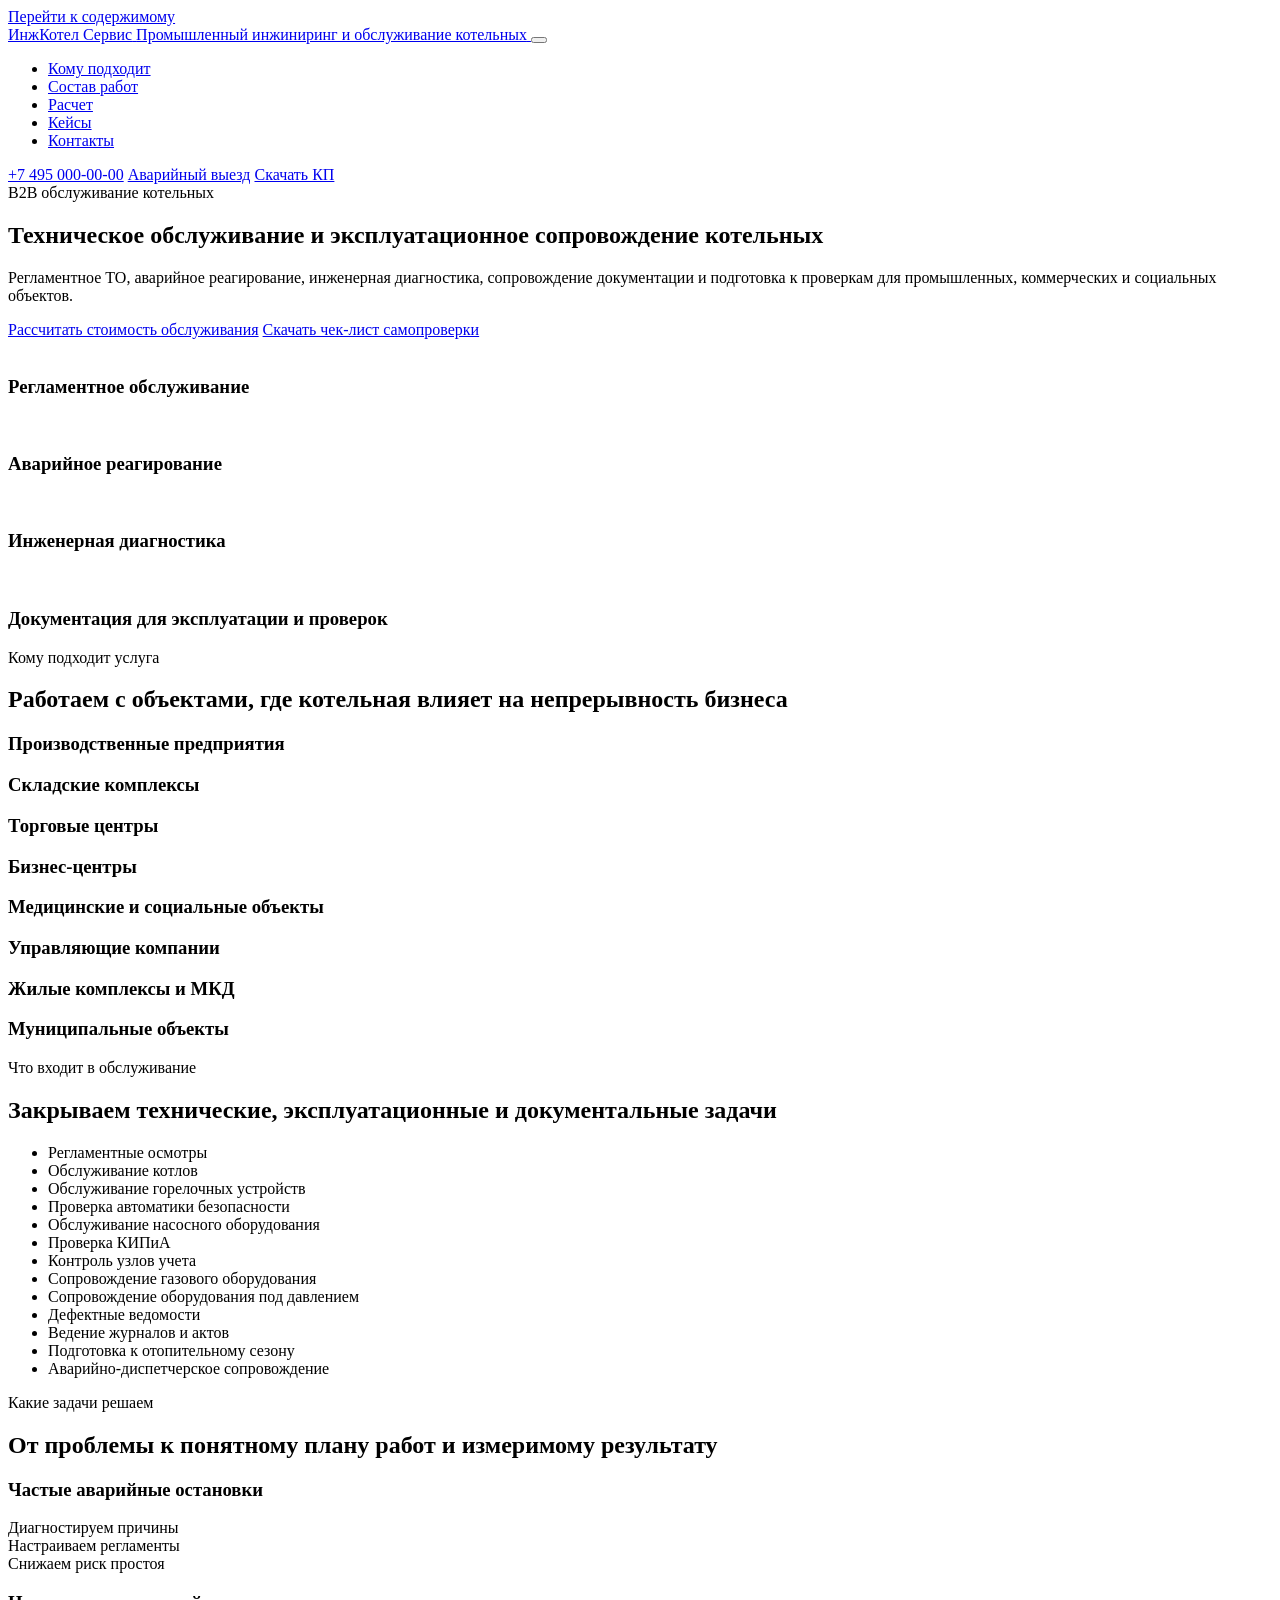
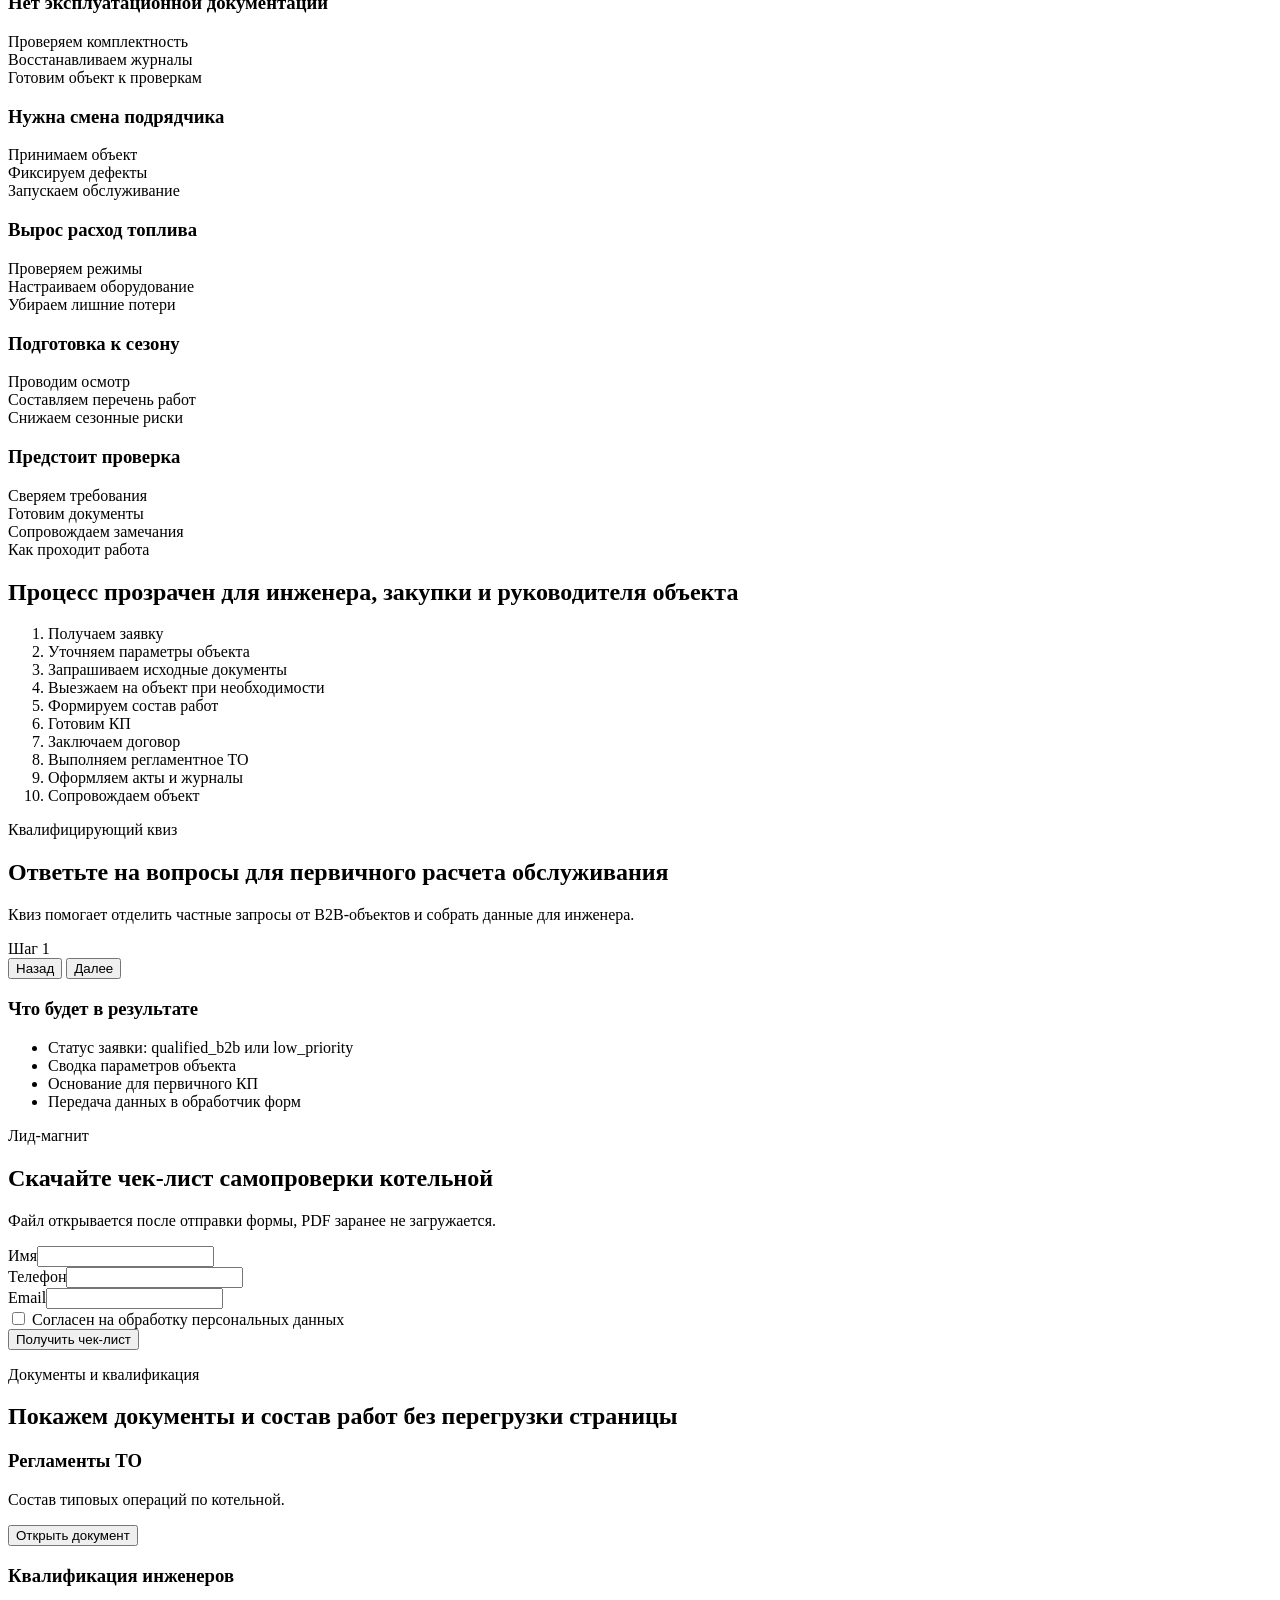
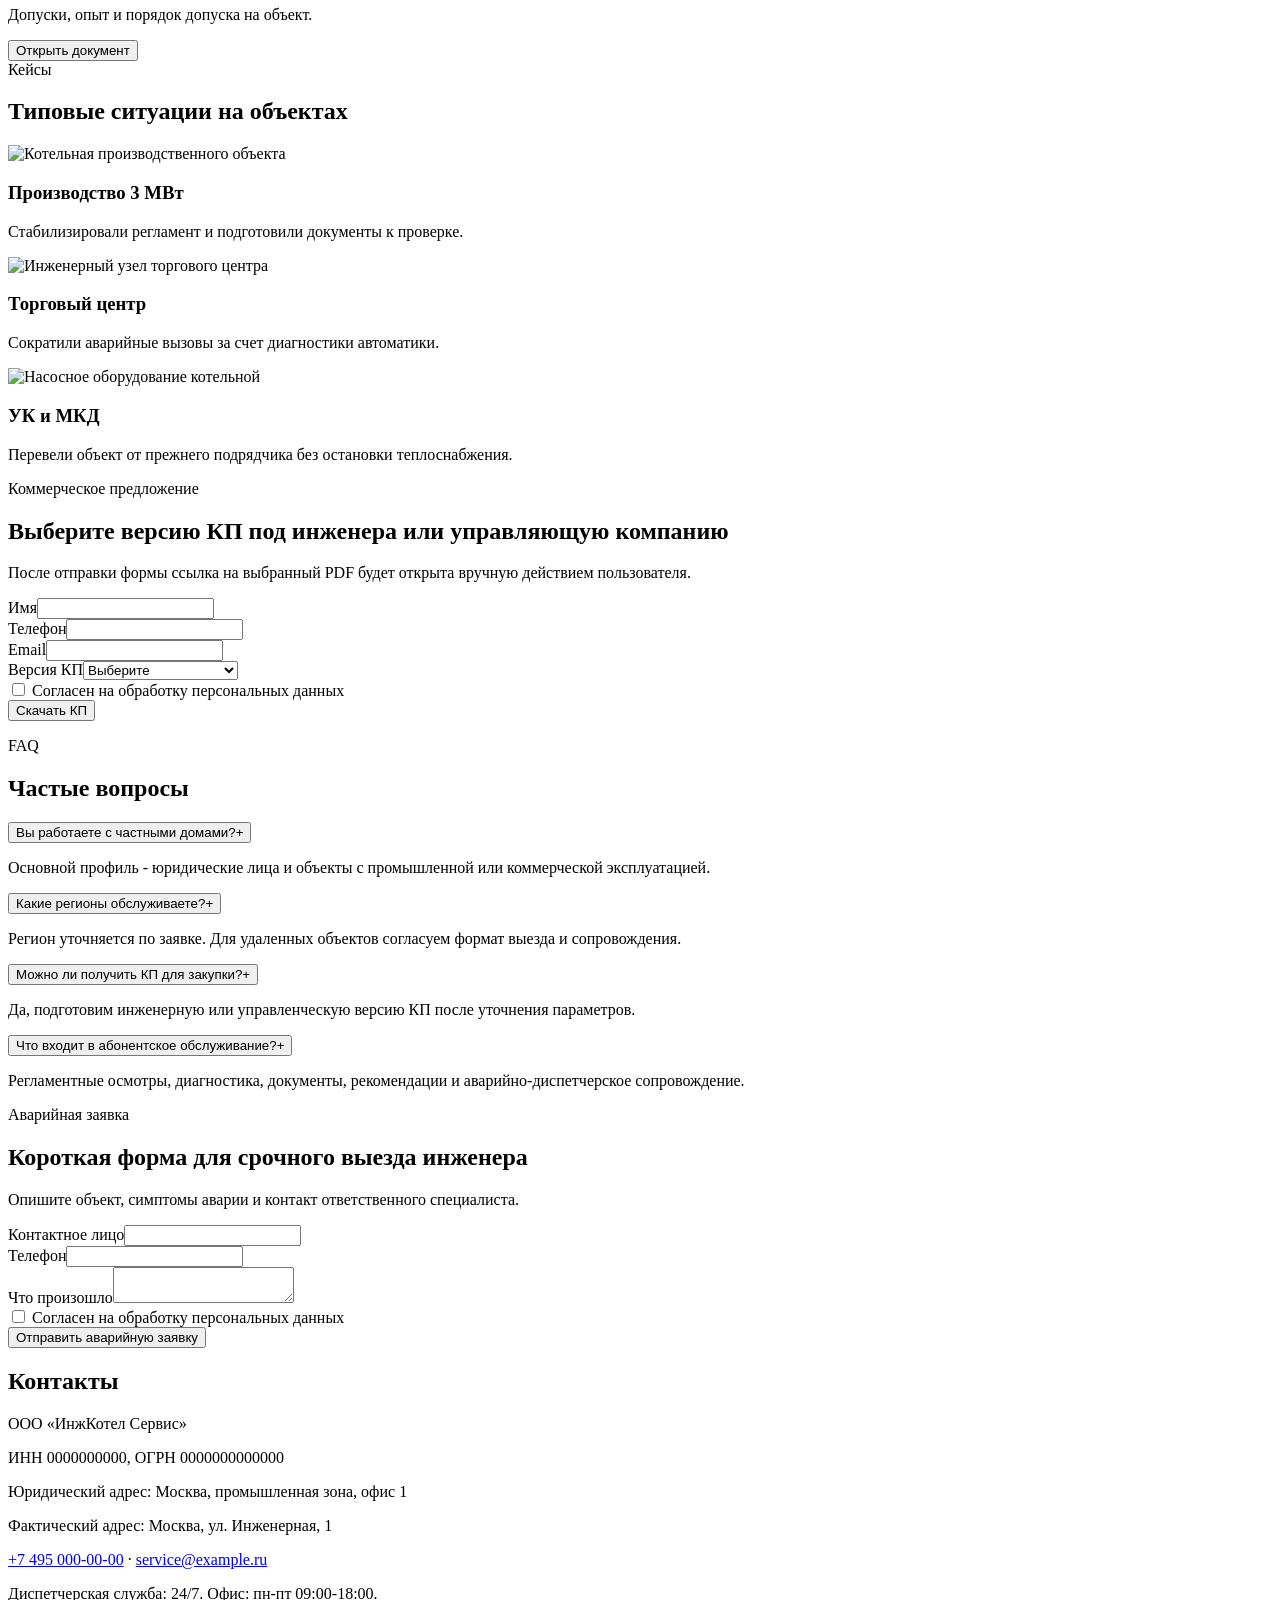
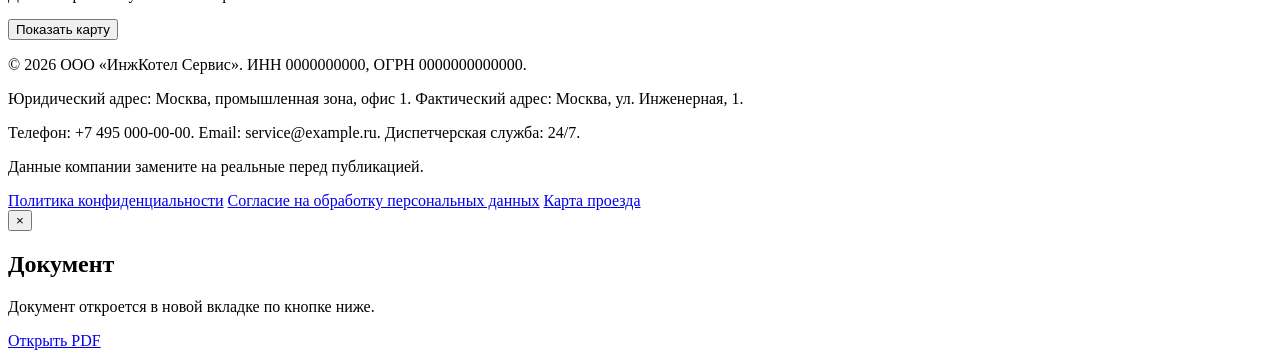
==== index.html @ 8d2e2601 "Initial project upload первая загрузка скелета" ====
<!doctype html>
<html lang="ru">
  <head>
    <meta charset="utf-8">
    <meta name="viewport" content="width=device-width, initial-scale=1">
    <title>Техническое обслуживание котельных для юридических лиц</title>
    <meta name="description" content="Регламентное обслуживание, аварийное сопровождение, инженерная диагностика и подготовка котельных к эксплуатации для промышленных и коммерческих объектов.">
    <meta property="og:type" content="website">
    <meta property="og:title" content="Техническое обслуживание котельных для юридических лиц">
    <meta property="og:description" content="B2B-сервис обслуживания котельных: ТО, аварийный выезд, диагностика, документы и подготовка к проверкам.">
    <meta property="og:image" content="assets/images/hero-bg.webp">
    <link rel="stylesheet" href="css/reset.css">
    <link rel="stylesheet" href="css/variables.css">
    <link rel="stylesheet" href="css/style.css">
    <link rel="stylesheet" href="css/responsive.css">
    <script type="application/ld+json">
      {
        "@context": "https://schema.org",
        "@graph": [
          {
            "@type": "Organization",
            "name": "ИнжКотел Сервис",
            "telephone": "+7-495-000-00-00",
            "email": "service@example.ru",
            "address": "Москва, промышленная зона, офис 1"
          },
          {
            "@type": "Service",
            "name": "Техническое обслуживание котельных",
            "provider": {"@type": "Organization", "name": "ИнжКотел Сервис"},
            "areaServed": "Россия",
            "audience": {"@type": "BusinessAudience", "audienceType": "Юридические лица"}
          },
          {
            "@type": "FAQPage",
            "mainEntity": [
              {"@type": "Question", "name": "Вы работаете с частными домами?", "acceptedAnswer": {"@type": "Answer", "text": "Основной профиль компании - юридические лица, промышленные, коммерческие и социальные объекты."}},
              {"@type": "Question", "name": "Можно ли получить КП для закупки?", "acceptedAnswer": {"@type": "Answer", "text": "Да, после уточнения параметров объекта мы подготовим подходящую версию коммерческого предложения."}}
            ]
          }
        ]
      }
    </script>
  </head>
  <body>
    <a class="skip-link" href="#main">Перейти к содержимому</a>
    <header class="site-header" id="header">
      <div class="container header-inner">
        <a class="brand" href="#hero" aria-label="На главную">
          <span class="brand-name">ИнжКотел Сервис</span>
          <span class="brand-desc">Промышленный инжиниринг и обслуживание котельных</span>
        </a>
        <button class="burger" type="button" aria-label="Открыть меню" aria-controls="header-panel" aria-expanded="false" data-menu-toggle><span></span></button>
        <div class="header-panel" id="header-panel">
          <nav aria-label="Основная навигация">
            <ul class="nav-list">
              <li><a class="nav-link" href="#fit">Кому подходит</a></li>
              <li><a class="nav-link" href="#services">Состав работ</a></li>
              <li><a class="nav-link" href="#quiz">Расчет</a></li>
              <li><a class="nav-link" href="#cases">Кейсы</a></li>
              <li><a class="nav-link" href="#contacts">Контакты</a></li>
            </ul>
          </nav>
          <div class="header-actions">
            <a class="phone-link" href="tel:+74950000000" data-track="click_phone">+7 495 000-00-00</a>
            <a class="button button-warning" href="#emergency" data-track="click_emergency">Аварийный выезд</a>
            <a class="button" href="#offer" data-track="click_download_offer">Скачать КП</a>
          </div>
        </div>
      </div>
    </header>

    <main id="main">
      <section id="hero" class="hero">
        <div class="container hero-grid">
          <div class="hero-copy">
            <span class="eyebrow">B2B обслуживание котельных</span>
            <h1>Техническое обслуживание и эксплуатационное сопровождение котельных</h1>
            <p class="lead">Регламентное ТО, аварийное реагирование, инженерная диагностика, сопровождение документации и подготовка к проверкам для промышленных, коммерческих и социальных объектов.</p>
            <div class="hero-actions">
              <a class="button button-primary" href="#quiz" data-track="quiz_start">Рассчитать стоимость обслуживания</a>
              <a class="button" href="#checklist" data-track="click_download_checklist">Скачать чек-лист самопроверки</a>
            </div>
          </div>
          <div class="hero-cards" aria-label="Преимущества">
            <article class="info-card"><img class="icon" src="assets/icons/check.svg" alt=""><h3>Регламентное обслуживание</h3></article>
            <article class="info-card"><img class="icon" src="assets/icons/warning.svg" alt=""><h3>Аварийное реагирование</h3></article>
            <article class="info-card"><img class="icon" src="assets/icons/document.svg" alt=""><h3>Инженерная диагностика</h3></article>
            <article class="info-card"><img class="icon" src="assets/icons/check.svg" alt=""><h3>Документация для эксплуатации и проверок</h3></article>
          </div>
        </div>
      </section>

      <section id="fit" class="section">
        <div class="container">
          <div class="section-head">
            <span class="eyebrow">Кому подходит услуга</span>
            <h2>Работаем с объектами, где котельная влияет на непрерывность бизнеса</h2>
          </div>
          <div class="card-grid">
            <article class="info-card"><h3>Производственные предприятия</h3></article>
            <article class="info-card"><h3>Складские комплексы</h3></article>
            <article class="info-card"><h3>Торговые центры</h3></article>
            <article class="info-card"><h3>Бизнес-центры</h3></article>
            <article class="info-card"><h3>Медицинские и социальные объекты</h3></article>
            <article class="info-card"><h3>Управляющие компании</h3></article>
            <article class="info-card"><h3>Жилые комплексы и МКД</h3></article>
            <article class="info-card"><h3>Муниципальные объекты</h3></article>
          </div>
        </div>
      </section>

      <section id="services" class="section section-alt">
        <div class="container">
          <div class="section-head">
            <span class="eyebrow">Что входит в обслуживание</span>
            <h2>Закрываем технические, эксплуатационные и документальные задачи</h2>
          </div>
          <ul class="service-list">
            <li>Регламентные осмотры</li>
            <li>Обслуживание котлов</li>
            <li>Обслуживание горелочных устройств</li>
            <li>Проверка автоматики безопасности</li>
            <li>Обслуживание насосного оборудования</li>
            <li>Проверка КИПиА</li>
            <li>Контроль узлов учета</li>
            <li>Сопровождение газового оборудования</li>
            <li>Сопровождение оборудования под давлением</li>
            <li>Дефектные ведомости</li>
            <li>Ведение журналов и актов</li>
            <li>Подготовка к отопительному сезону</li>
            <li>Аварийно-диспетчерское сопровождение</li>
          </ul>
        </div>
      </section>

      <section id="tasks" class="section">
        <div class="container">
          <div class="section-head">
            <span class="eyebrow">Какие задачи решаем</span>
            <h2>От проблемы к понятному плану работ и измеримому результату</h2>
          </div>
          <div class="service-grid">
            <article class="task-card"><h3>Частые аварийные остановки</h3><div class="task-flow"><div>Диагностируем причины</div><div>Настраиваем регламенты</div><div>Снижаем риск простоя</div></div></article>
            <article class="task-card"><h3>Нет эксплуатационной документации</h3><div class="task-flow"><div>Проверяем комплектность</div><div>Восстанавливаем журналы</div><div>Готовим объект к проверкам</div></div></article>
            <article class="task-card"><h3>Нужна смена подрядчика</h3><div class="task-flow"><div>Принимаем объект</div><div>Фиксируем дефекты</div><div>Запускаем обслуживание</div></div></article>
            <article class="task-card"><h3>Вырос расход топлива</h3><div class="task-flow"><div>Проверяем режимы</div><div>Настраиваем оборудование</div><div>Убираем лишние потери</div></div></article>
            <article class="task-card"><h3>Подготовка к сезону</h3><div class="task-flow"><div>Проводим осмотр</div><div>Составляем перечень работ</div><div>Снижаем сезонные риски</div></div></article>
            <article class="task-card"><h3>Предстоит проверка</h3><div class="task-flow"><div>Сверяем требования</div><div>Готовим документы</div><div>Сопровождаем замечания</div></div></article>
          </div>
        </div>
      </section>

      <section id="process" class="section section-alt">
        <div class="container">
          <div class="section-head">
            <span class="eyebrow">Как проходит работа</span>
            <h2>Процесс прозрачен для инженера, закупки и руководителя объекта</h2>
          </div>
          <ol class="timeline">
            <li>Получаем заявку</li><li>Уточняем параметры объекта</li><li>Запрашиваем исходные документы</li><li>Выезжаем на объект при необходимости</li><li>Формируем состав работ</li><li>Готовим КП</li><li>Заключаем договор</li><li>Выполняем регламентное ТО</li><li>Оформляем акты и журналы</li><li>Сопровождаем объект</li>
          </ol>
        </div>
      </section>

      <section id="quiz" class="section">
        <div class="container quiz-layout">
          <div>
            <div class="section-head">
              <span class="eyebrow">Квалифицирующий квиз</span>
              <h2>Ответьте на вопросы для первичного расчета обслуживания</h2>
              <p>Квиз помогает отделить частные запросы от B2B-объектов и собрать данные для инженера.</p>
            </div>
            <div class="quiz-card" data-quiz>
              <div class="quiz-meta"><span data-quiz-step>Шаг 1</span><span data-quiz-status></span></div>
              <div class="progress"><div class="progress-bar" data-quiz-progress></div></div>
              <form id="quiz-form" novalidate>
                <div data-quiz-body></div>
                <div class="quiz-controls">
                  <button class="button" type="button" data-quiz-back>Назад</button>
                  <button class="button button-primary" type="button" data-quiz-next>Далее</button>
                </div>
                <p class="quiz-message" data-quiz-message aria-live="polite"></p>
              </form>
            </div>
          </div>
          <aside class="form-card">
            <h3>Что будет в результате</h3>
            <ul class="check-list">
              <li>Статус заявки: qualified_b2b или low_priority</li>
              <li>Сводка параметров объекта</li>
              <li>Основание для первичного КП</li>
              <li>Передача данных в обработчик форм</li>
            </ul>
          </aside>
        </div>
      </section>

      <section id="checklist" class="section section-alt">
        <div class="container contact-grid">
          <div>
            <div class="section-head">
              <span class="eyebrow">Лид-магнит</span>
              <h2>Скачайте чек-лист самопроверки котельной</h2>
              <p>Файл открывается после отправки формы, PDF заранее не загружается.</p>
            </div>
          </div>
          <form class="form-card lead-form" data-form="checklist" data-file="assets/docs/checklist-kotelnaya.pdf" novalidate>
            <div class="field-grid">
              <div class="field"><label for="check-name">Имя</label><input id="check-name" name="name" required><span class="field-error"></span></div>
              <div class="field"><label for="check-phone">Телефон</label><input id="check-phone" name="phone" type="tel" required><span class="field-error"></span></div>
              <div class="field field-wide"><label for="check-email">Email</label><input id="check-email" name="email" type="email" required><span class="field-error"></span></div>
            </div>
            <label class="consent"><input name="consent" type="checkbox" required> Согласен на обработку персональных данных</label>
            <div class="form-actions"><button class="button button-primary" type="submit">Получить чек-лист</button></div>
            <p class="form-message" aria-live="polite"></p>
          </form>
        </div>
      </section>

      <section id="documents" class="section">
        <div class="container">
          <div class="section-head">
            <span class="eyebrow">Документы и квалификация</span>
            <h2>Покажем документы и состав работ без перегрузки страницы</h2>
          </div>
          <div class="doc-grid">
            <article class="doc-card"><h3>Регламенты ТО</h3><p>Состав типовых операций по котельной.</p><button class="button" type="button" data-modal-open="doc-modal" data-doc-title="Регламенты ТО" data-doc-url="assets/docs/checklist-kotelnaya.pdf">Открыть документ</button></article>
            <article class="doc-card"><h3>Квалификация инженеров</h3><p>Допуски, опыт и порядок допуска на объект.</p><button class="button" type="button" data-modal-open="doc-modal" data-doc-title="Квалификация инженеров" data-doc-url="assets/docs/kp-engineer.pdf">Открыть документ</button></article>
          </div>
        </div>
      </section>

      <section id="cases" class="section section-alt">
        <div class="container">
          <div class="section-head">
            <span class="eyebrow">Кейсы</span>
            <h2>Типовые ситуации на объектах</h2>
          </div>
          <div class="case-grid">
            <article class="case-card"><img src="assets/images/case-1.webp" alt="Котельная производственного объекта" loading="lazy"><div class="info-card"><h3>Производство 3 МВт</h3><p>Стабилизировали регламент и подготовили документы к проверке.</p></div></article>
            <article class="case-card"><img src="assets/images/case-2.webp" alt="Инженерный узел торгового центра" loading="lazy"><div class="info-card"><h3>Торговый центр</h3><p>Сократили аварийные вызовы за счет диагностики автоматики.</p></div></article>
            <article class="case-card"><img src="assets/images/case-3.webp" alt="Насосное оборудование котельной" loading="lazy"><div class="info-card"><h3>УК и МКД</h3><p>Перевели объект от прежнего подрядчика без остановки теплоснабжения.</p></div></article>
          </div>
        </div>
      </section>

      <section id="offer" class="section">
        <div class="container contact-grid">
          <div>
            <div class="section-head">
              <span class="eyebrow">Коммерческое предложение</span>
              <h2>Выберите версию КП под инженера или управляющую компанию</h2>
              <p>После отправки формы ссылка на выбранный PDF будет открыта вручную действием пользователя.</p>
            </div>
          </div>
          <form class="form-card lead-form" data-form="offer" novalidate>
            <div class="field-grid">
              <div class="field"><label for="offer-name">Имя</label><input id="offer-name" name="name" required><span class="field-error"></span></div>
              <div class="field"><label for="offer-phone">Телефон</label><input id="offer-phone" name="phone" type="tel" required><span class="field-error"></span></div>
              <div class="field"><label for="offer-email">Email</label><input id="offer-email" name="email" type="email" required><span class="field-error"></span></div>
              <div class="field"><label for="offer-version">Версия КП</label><select id="offer-version" name="offerVersion" required><option value="">Выберите</option><option value="assets/docs/kp-engineer.pdf">Для инженера</option><option value="assets/docs/kp-management.pdf">Для УК/руководителя</option></select><span class="field-error"></span></div>
            </div>
            <label class="consent"><input name="consent" type="checkbox" required> Согласен на обработку персональных данных</label>
            <div class="form-actions"><button class="button button-secondary" type="submit">Скачать КП</button></div>
            <p class="form-message" aria-live="polite"></p>
          </form>
        </div>
      </section>

      <section id="faq" class="section section-alt">
        <div class="container">
          <div class="section-head"><span class="eyebrow">FAQ</span><h2>Частые вопросы</h2></div>
          <div class="faq-list" data-accordion>
            <article class="faq-item"><button class="faq-button" type="button" aria-expanded="false" aria-controls="faq-1">Вы работаете с частными домами?<span>+</span></button><div class="faq-panel" id="faq-1"><p>Основной профиль - юридические лица и объекты с промышленной или коммерческой эксплуатацией.</p></div></article>
            <article class="faq-item"><button class="faq-button" type="button" aria-expanded="false" aria-controls="faq-2">Какие регионы обслуживаете?<span>+</span></button><div class="faq-panel" id="faq-2"><p>Регион уточняется по заявке. Для удаленных объектов согласуем формат выезда и сопровождения.</p></div></article>
            <article class="faq-item"><button class="faq-button" type="button" aria-expanded="false" aria-controls="faq-3">Можно ли получить КП для закупки?<span>+</span></button><div class="faq-panel" id="faq-3"><p>Да, подготовим инженерную или управленческую версию КП после уточнения параметров.</p></div></article>
            <article class="faq-item"><button class="faq-button" type="button" aria-expanded="false" aria-controls="faq-4">Что входит в абонентское обслуживание?<span>+</span></button><div class="faq-panel" id="faq-4"><p>Регламентные осмотры, диагностика, документы, рекомендации и аварийно-диспетчерское сопровождение.</p></div></article>
          </div>
        </div>
      </section>

      <section id="emergency" class="section">
        <div class="container contact-grid">
          <div class="section-head">
            <span class="eyebrow">Аварийная заявка</span>
            <h2>Короткая форма для срочного выезда инженера</h2>
            <p>Опишите объект, симптомы аварии и контакт ответственного специалиста.</p>
          </div>
          <form class="form-card lead-form" data-form="emergency" novalidate>
            <div class="field-grid">
              <div class="field"><label for="em-name">Контактное лицо</label><input id="em-name" name="name" required><span class="field-error"></span></div>
              <div class="field"><label for="em-phone">Телефон</label><input id="em-phone" name="phone" type="tel" required><span class="field-error"></span></div>
              <div class="field field-wide"><label for="em-message">Что произошло</label><textarea id="em-message" name="message" required></textarea><span class="field-error"></span></div>
            </div>
            <label class="consent"><input name="consent" type="checkbox" required> Согласен на обработку персональных данных</label>
            <div class="form-actions"><button class="button button-warning" type="submit">Отправить аварийную заявку</button></div>
            <p class="form-message" aria-live="polite"></p>
          </form>
        </div>
      </section>

      <section id="contacts" class="section section-alt">
        <div class="container contact-grid">
          <div class="contact-card">
            <h2>Контакты</h2>
            <p>ООО «ИнжКотел Сервис»</p>
            <p>ИНН 0000000000, ОГРН 0000000000000</p>
            <p>Юридический адрес: Москва, промышленная зона, офис 1</p>
            <p>Фактический адрес: Москва, ул. Инженерная, 1</p>
            <p><a href="tel:+74950000000" data-track="click_phone">+7 495 000-00-00</a> · <a href="mailto:service@example.ru">service@example.ru</a></p>
            <p>Диспетчерская служба: 24/7. Офис: пн-пт 09:00-18:00.</p>
          </div>
          <div class="map-placeholder" data-map>
            <button class="button" type="button" data-map-load>Показать карту</button>
          </div>
        </div>
      </section>
    </main>

    <footer class="site-footer">
      <div class="container footer-grid">
        <p>© 2026 ООО «ИнжКотел Сервис». ИНН 0000000000, ОГРН 0000000000000.</p>
        <p>Юридический адрес: Москва, промышленная зона, офис 1. Фактический адрес: Москва, ул. Инженерная, 1.</p>
        <p>Телефон: +7 495 000-00-00. Email: service@example.ru. Диспетчерская служба: 24/7.</p>
        <p>Данные компании замените на реальные перед публикацией.</p>
        <div class="footer-links">
          <a href="privacy.html">Политика конфиденциальности</a>
          <a href="privacy.html#consent">Согласие на обработку персональных данных</a>
          <a href="#contacts">Карта проезда</a>
        </div>
      </div>
    </footer>

    <div class="modal" id="doc-modal" role="dialog" aria-modal="true" aria-labelledby="doc-modal-title">
      <div class="modal-panel">
        <button class="modal-close" type="button" aria-label="Закрыть" data-modal-close>×</button>
        <h2 id="doc-modal-title">Документ</h2>
        <p id="doc-modal-desc">Документ откроется в новой вкладке по кнопке ниже.</p>
        <div class="form-actions"><a class="button button-primary" href="#" target="_blank" rel="noopener" data-doc-link>Открыть PDF</a></div>
      </div>
    </div>

    <script src="js/analytics.js"></script>
    <script src="js/forms.js"></script>
    <script src="js/modal.js"></script>
    <script src="js/quiz.js"></script>
    <script src="js/main.js"></script>
  </body>
</html>
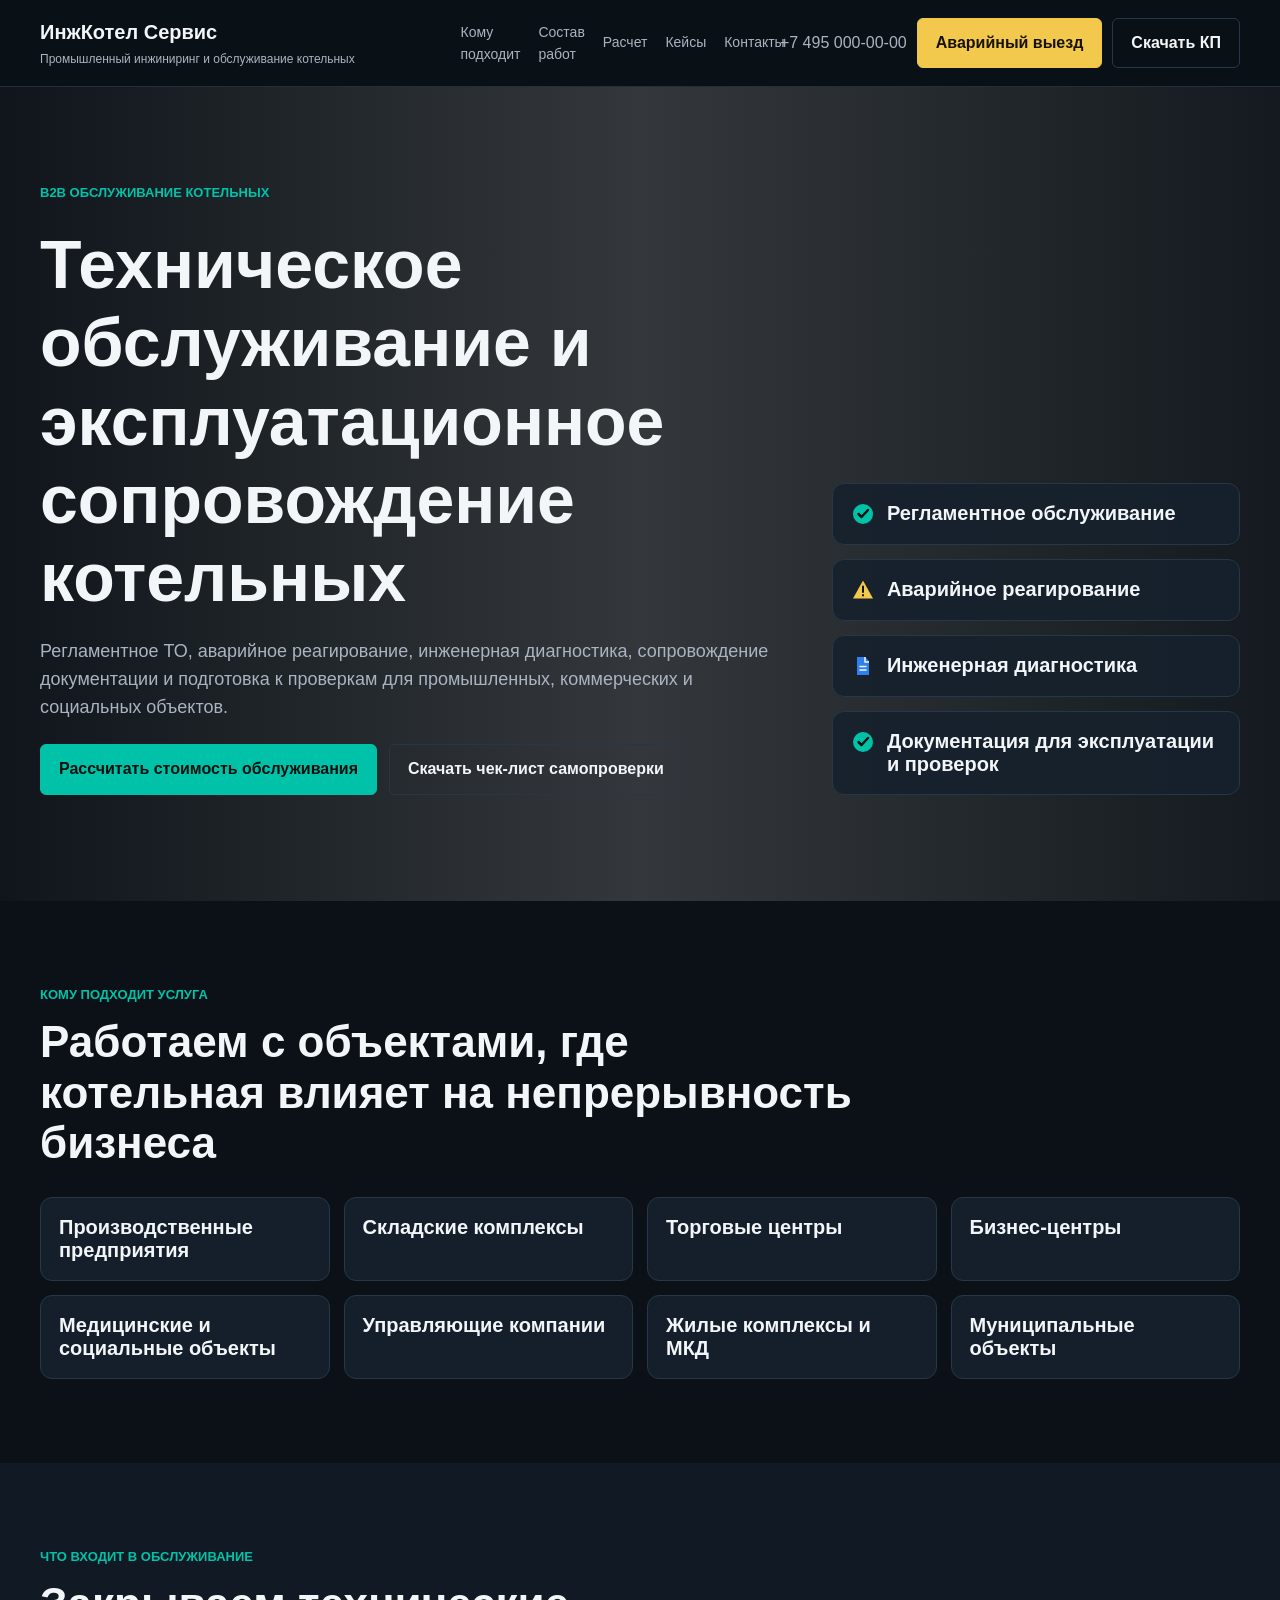
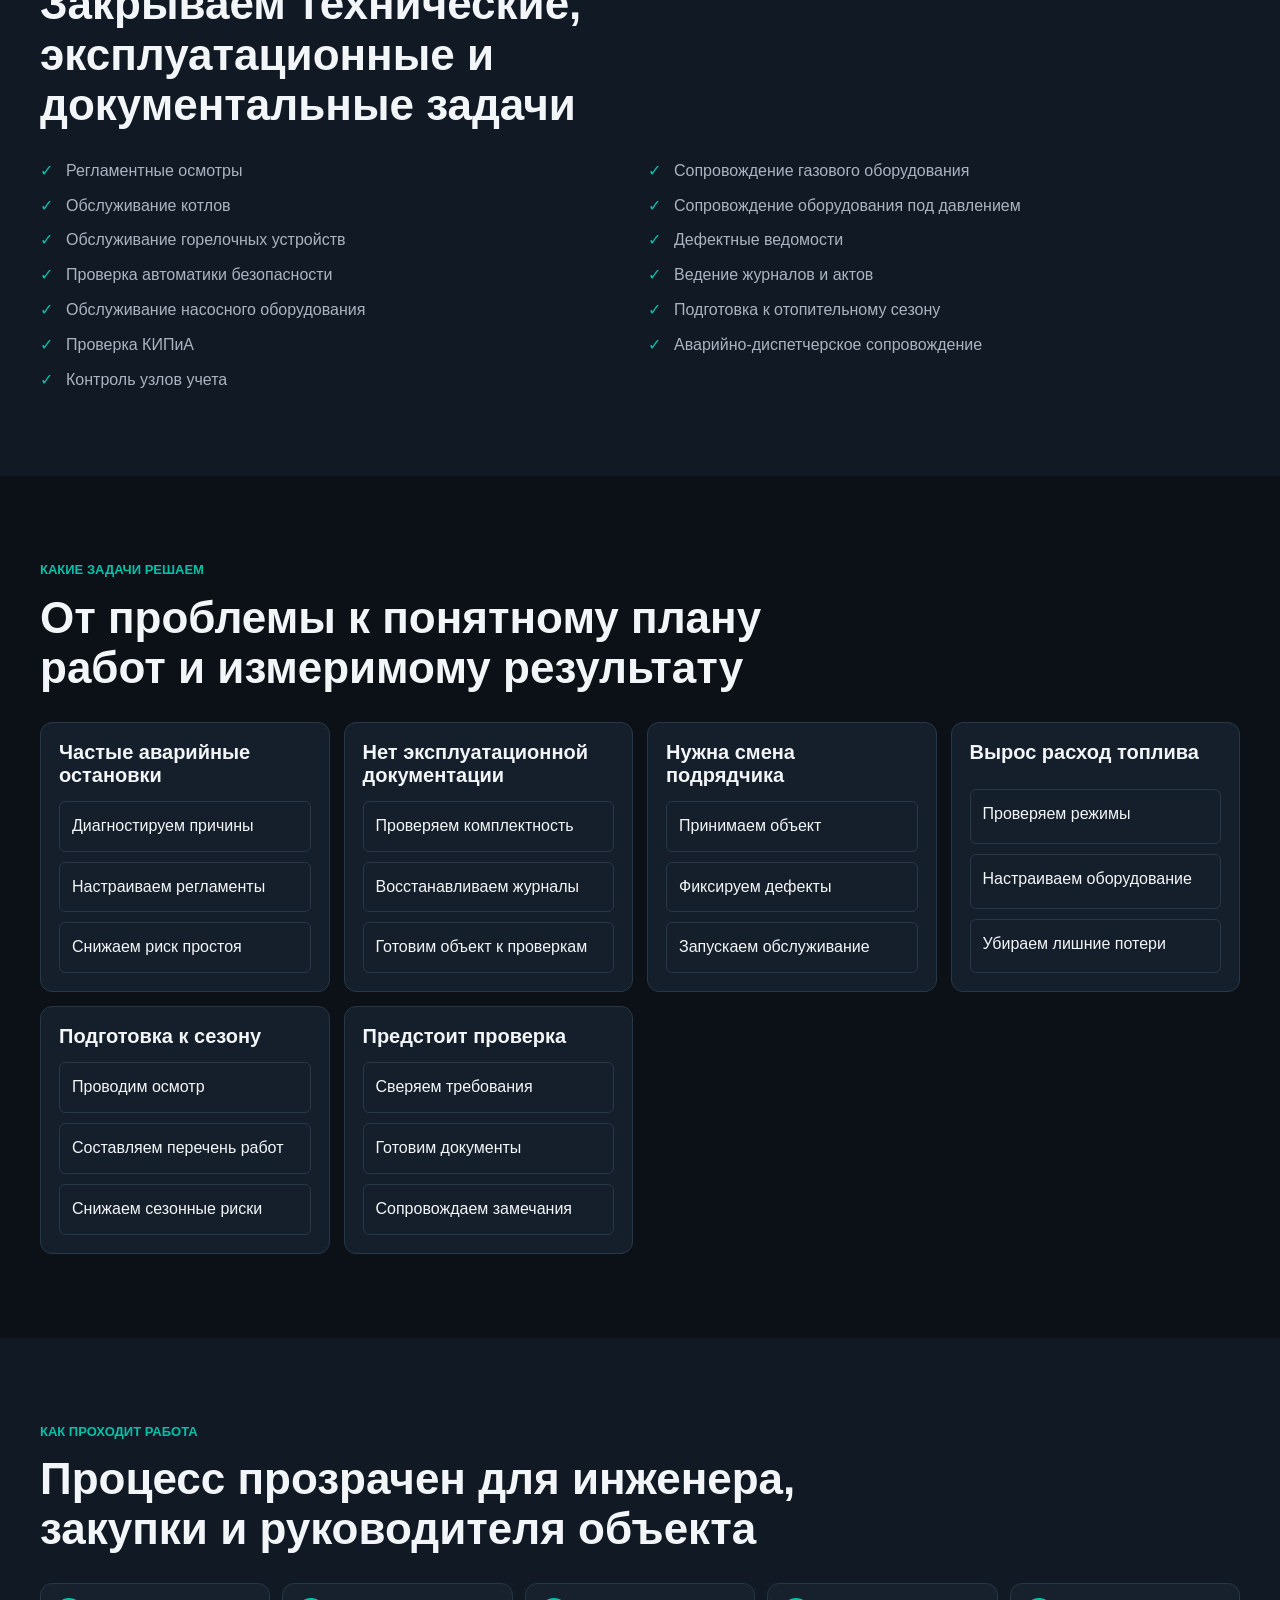
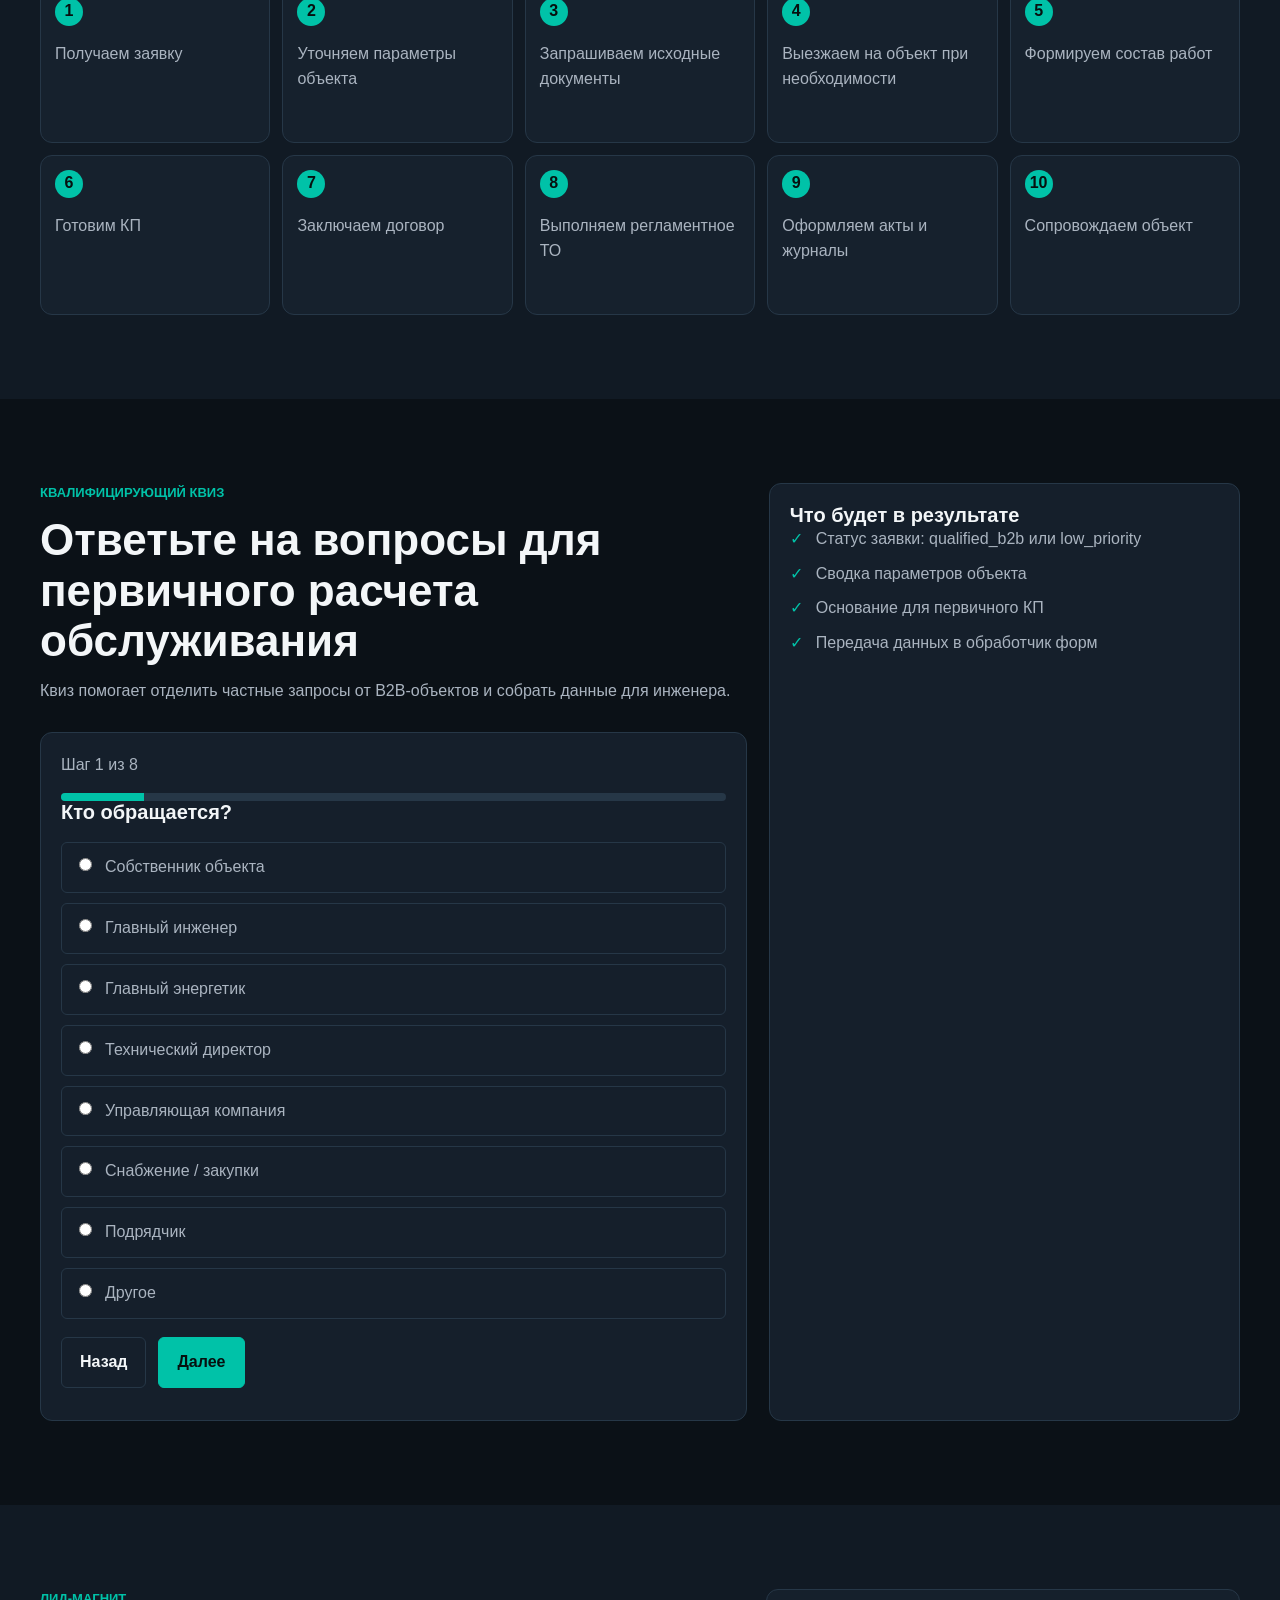
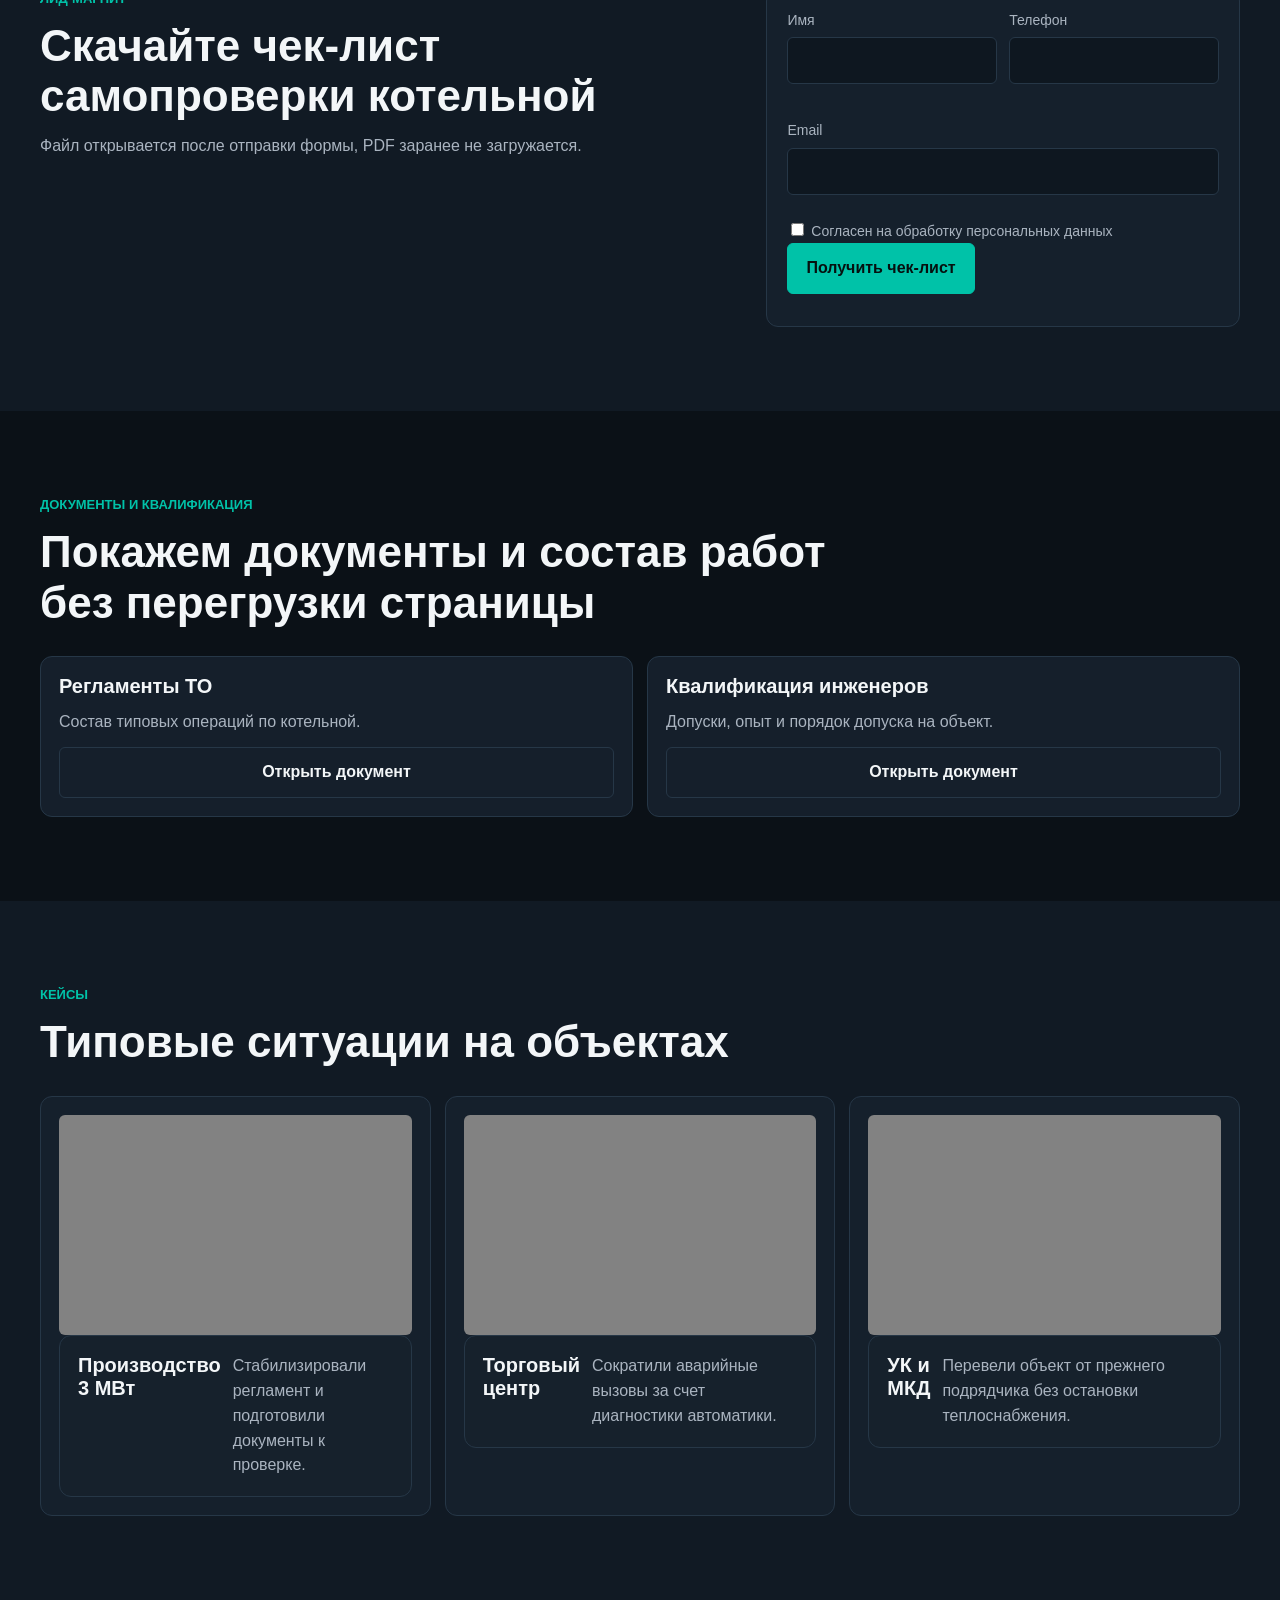
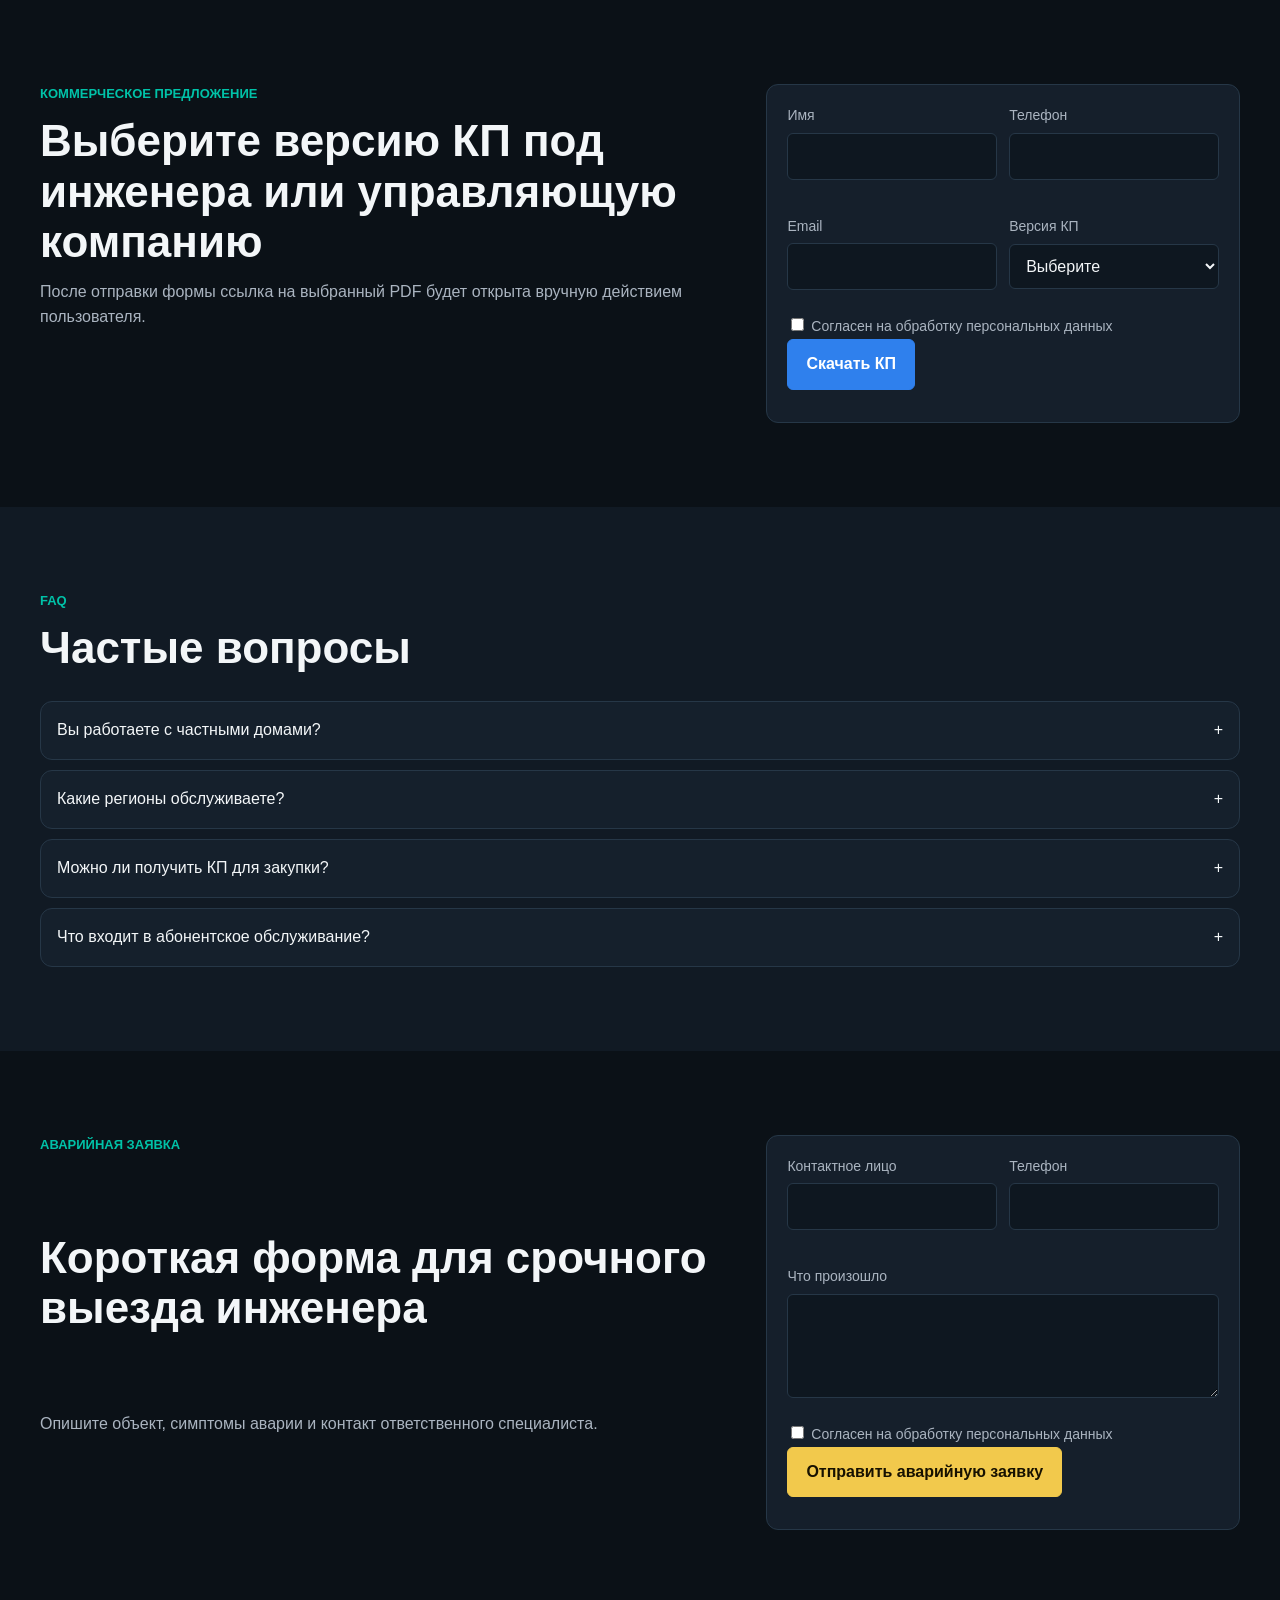
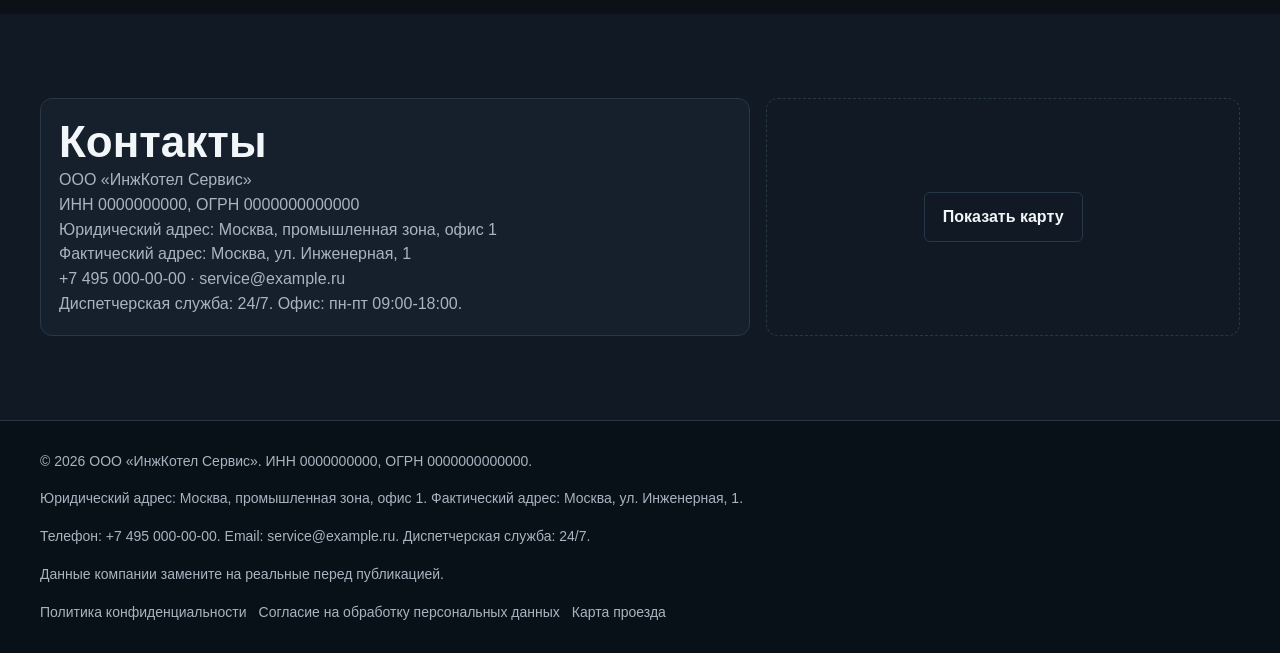
==== commit 1bd81711: "Fix GitHub Pages static assets" ====
--- a/index.html
+++ b/index.html
@@ -8,11 +8,11 @@
     <meta property="og:type" content="website">
     <meta property="og:title" content="Техническое обслуживание котельных для юридических лиц">
     <meta property="og:description" content="B2B-сервис обслуживания котельных: ТО, аварийный выезд, диагностика, документы и подготовка к проверкам.">
-    <meta property="og:image" content="assets/images/hero-bg.webp">
-    <link rel="stylesheet" href="css/reset.css">
-    <link rel="stylesheet" href="css/variables.css">
-    <link rel="stylesheet" href="css/style.css">
-    <link rel="stylesheet" href="css/responsive.css">
+    <meta property="og:image" content="https://efanovaelal-tech.github.io/assets/images/hero-bg.webp">
+    <link rel="stylesheet" href="./css/reset.css">
+    <link rel="stylesheet" href="./css/variables.css">
+    <link rel="stylesheet" href="./css/style.css">
+    <link rel="stylesheet" href="./css/responsive.css">
     <script type="application/ld+json">
       {
         "@context": "https://schema.org",
@@ -83,10 +83,10 @@
             </div>
           </div>
           <div class="hero-cards" aria-label="Преимущества">
-            <article class="info-card"><img class="icon" src="assets/icons/check.svg" alt=""><h3>Регламентное обслуживание</h3></article>
-            <article class="info-card"><img class="icon" src="assets/icons/warning.svg" alt=""><h3>Аварийное реагирование</h3></article>
-            <article class="info-card"><img class="icon" src="assets/icons/document.svg" alt=""><h3>Инженерная диагностика</h3></article>
-            <article class="info-card"><img class="icon" src="assets/icons/check.svg" alt=""><h3>Документация для эксплуатации и проверок</h3></article>
+            <article class="info-card"><img class="icon" src="./assets/icons/check.svg" alt=""><h3>Регламентное обслуживание</h3></article>
+            <article class="info-card"><img class="icon" src="./assets/icons/warning.svg" alt=""><h3>Аварийное реагирование</h3></article>
+            <article class="info-card"><img class="icon" src="./assets/icons/document.svg" alt=""><h3>Инженерная диагностика</h3></article>
+            <article class="info-card"><img class="icon" src="./assets/icons/check.svg" alt=""><h3>Документация для эксплуатации и проверок</h3></article>
           </div>
         </div>
       </section>
@@ -205,7 +205,7 @@
               <p>Файл открывается после отправки формы, PDF заранее не загружается.</p>
             </div>
           </div>
-          <form class="form-card lead-form" data-form="checklist" data-file="assets/docs/checklist-kotelnaya.pdf" novalidate>
+          <form class="form-card lead-form" data-form="checklist" data-file="./assets/docs/checklist-kotelnaya.pdf" novalidate>
             <div class="field-grid">
               <div class="field"><label for="check-name">Имя</label><input id="check-name" name="name" required><span class="field-error"></span></div>
               <div class="field"><label for="check-phone">Телефон</label><input id="check-phone" name="phone" type="tel" required><span class="field-error"></span></div>
@@ -225,8 +225,8 @@
             <h2>Покажем документы и состав работ без перегрузки страницы</h2>
           </div>
           <div class="doc-grid">
-            <article class="doc-card"><h3>Регламенты ТО</h3><p>Состав типовых операций по котельной.</p><button class="button" type="button" data-modal-open="doc-modal" data-doc-title="Регламенты ТО" data-doc-url="assets/docs/checklist-kotelnaya.pdf">Открыть документ</button></article>
-            <article class="doc-card"><h3>Квалификация инженеров</h3><p>Допуски, опыт и порядок допуска на объект.</p><button class="button" type="button" data-modal-open="doc-modal" data-doc-title="Квалификация инженеров" data-doc-url="assets/docs/kp-engineer.pdf">Открыть документ</button></article>
+            <article class="doc-card"><h3>Регламенты ТО</h3><p>Состав типовых операций по котельной.</p><button class="button" type="button" data-modal-open="doc-modal" data-doc-title="Регламенты ТО" data-doc-url="./assets/docs/checklist-kotelnaya.pdf">Открыть документ</button></article>
+            <article class="doc-card"><h3>Квалификация инженеров</h3><p>Допуски, опыт и порядок допуска на объект.</p><button class="button" type="button" data-modal-open="doc-modal" data-doc-title="Квалификация инженеров" data-doc-url="./assets/docs/kp-engineer.pdf">Открыть документ</button></article>
           </div>
         </div>
       </section>
@@ -238,9 +238,9 @@
             <h2>Типовые ситуации на объектах</h2>
           </div>
           <div class="case-grid">
-            <article class="case-card"><img src="assets/images/case-1.webp" alt="Котельная производственного объекта" loading="lazy"><div class="info-card"><h3>Производство 3 МВт</h3><p>Стабилизировали регламент и подготовили документы к проверке.</p></div></article>
-            <article class="case-card"><img src="assets/images/case-2.webp" alt="Инженерный узел торгового центра" loading="lazy"><div class="info-card"><h3>Торговый центр</h3><p>Сократили аварийные вызовы за счет диагностики автоматики.</p></div></article>
-            <article class="case-card"><img src="assets/images/case-3.webp" alt="Насосное оборудование котельной" loading="lazy"><div class="info-card"><h3>УК и МКД</h3><p>Перевели объект от прежнего подрядчика без остановки теплоснабжения.</p></div></article>
+            <article class="case-card"><img src="./assets/images/case-1.webp" alt="Котельная производственного объекта" loading="lazy"><div class="info-card"><h3>Производство 3 МВт</h3><p>Стабилизировали регламент и подготовили документы к проверке.</p></div></article>
+            <article class="case-card"><img src="./assets/images/case-2.webp" alt="Инженерный узел торгового центра" loading="lazy"><div class="info-card"><h3>Торговый центр</h3><p>Сократили аварийные вызовы за счет диагностики автоматики.</p></div></article>
+            <article class="case-card"><img src="./assets/images/case-3.webp" alt="Насосное оборудование котельной" loading="lazy"><div class="info-card"><h3>УК и МКД</h3><p>Перевели объект от прежнего подрядчика без остановки теплоснабжения.</p></div></article>
           </div>
         </div>
       </section>
@@ -259,7 +259,7 @@
               <div class="field"><label for="offer-name">Имя</label><input id="offer-name" name="name" required><span class="field-error"></span></div>
               <div class="field"><label for="offer-phone">Телефон</label><input id="offer-phone" name="phone" type="tel" required><span class="field-error"></span></div>
               <div class="field"><label for="offer-email">Email</label><input id="offer-email" name="email" type="email" required><span class="field-error"></span></div>
-              <div class="field"><label for="offer-version">Версия КП</label><select id="offer-version" name="offerVersion" required><option value="">Выберите</option><option value="assets/docs/kp-engineer.pdf">Для инженера</option><option value="assets/docs/kp-management.pdf">Для УК/руководителя</option></select><span class="field-error"></span></div>
+              <div class="field"><label for="offer-version">Версия КП</label><select id="offer-version" name="offerVersion" required><option value="">Выберите</option><option value="./assets/docs/kp-engineer.pdf">Для инженера</option><option value="./assets/docs/kp-management.pdf">Для УК/руководителя</option></select><span class="field-error"></span></div>
             </div>
             <label class="consent"><input name="consent" type="checkbox" required> Согласен на обработку персональных данных</label>
             <div class="form-actions"><button class="button button-secondary" type="submit">Скачать КП</button></div>
@@ -341,10 +341,10 @@
       </div>
     </div>
 
-    <script src="js/analytics.js"></script>
-    <script src="js/forms.js"></script>
-    <script src="js/modal.js"></script>
-    <script src="js/quiz.js"></script>
-    <script src="js/main.js"></script>
+    <script src="./js/analytics.js"></script>
+    <script src="./js/forms.js"></script>
+    <script src="./js/modal.js"></script>
+    <script src="./js/quiz.js"></script>
+    <script src="./js/main.js"></script>
   </body>
 </html>
--- a/css/variables.css
+++ b/css/variables.css
@@ -0,0 +1,20 @@
+:root {
+  --color-bg: #0B1117;
+  --color-bg-secondary: #111A24;
+  --color-card: #16212D;
+  --color-text: #F3F6F8;
+  --color-text-muted: #AAB4C0;
+  --color-border: #263747;
+  --color-accent: #00C2A8;
+  --color-accent-blue: #2F80ED;
+  --color-warning: #F2C94C;
+  --color-error: #EB5757;
+  --color-success: #27AE60;
+  --font-main: 'Inter', 'Roboto', Arial, sans-serif;
+  --container-width: 1200px;
+  --radius-sm: 6px;
+  --radius-md: 12px;
+  --radius-lg: 20px;
+  --transition: 0.25s ease;
+  --header-height: 76px;
+}
--- a/css/style.css
+++ b/css/style.css
@@ -0,0 +1,585 @@
+body {
+  overflow-x: hidden;
+  background: var(--color-bg);
+  color: var(--color-text);
+  font-family: var(--font-main);
+  line-height: 1.55;
+}
+
+body.modal-open,
+body.menu-open {
+  overflow: hidden;
+}
+
+.container {
+  width: min(100% - 32px, var(--container-width));
+  margin: 0 auto;
+}
+
+.section {
+  padding: 64px 0;
+  background: var(--color-bg);
+}
+
+.section-alt {
+  background: var(--color-bg-secondary);
+}
+
+.section-head {
+  display: grid;
+  gap: 12px;
+  margin-bottom: 28px;
+}
+
+.eyebrow {
+  color: var(--color-accent);
+  font-size: 13px;
+  font-weight: 700;
+  letter-spacing: 0;
+  text-transform: uppercase;
+}
+
+h1,
+h2,
+h3 {
+  line-height: 1.15;
+}
+
+h1 {
+  max-width: 860px;
+  font-size: clamp(34px, 7vw, 68px);
+}
+
+h2 {
+  max-width: 820px;
+  font-size: clamp(26px, 5vw, 44px);
+}
+
+h3 {
+  font-size: 20px;
+}
+
+p {
+  color: var(--color-text-muted);
+}
+
+.lead {
+  max-width: 840px;
+  font-size: 18px;
+}
+
+.button {
+  display: inline-flex;
+  align-items: center;
+  justify-content: center;
+  min-height: 44px;
+  padding: 12px 18px;
+  border: 1px solid var(--color-border);
+  border-radius: var(--radius-sm);
+  background: transparent;
+  color: var(--color-text);
+  font-weight: 700;
+  text-align: center;
+  transition: background var(--transition), border-color var(--transition), color var(--transition);
+}
+
+.button:hover,
+.button:focus-visible {
+  border-color: var(--color-accent);
+  outline: 0;
+}
+
+.button-primary {
+  border-color: var(--color-accent);
+  background: var(--color-accent);
+  color: #06100f;
+}
+
+.button-secondary {
+  border-color: var(--color-accent-blue);
+  background: var(--color-accent-blue);
+  color: #fff;
+}
+
+.button-warning {
+  border-color: var(--color-warning);
+  background: var(--color-warning);
+  color: #171100;
+}
+
+.site-header {
+  position: sticky;
+  top: 0;
+  z-index: 30;
+  border-bottom: 1px solid rgba(38, 55, 71, 0.85);
+  background: rgba(11, 17, 23, 0.94);
+  backdrop-filter: blur(12px);
+}
+
+.header-inner {
+  display: grid;
+  grid-template-columns: 1fr auto;
+  gap: 14px;
+  align-items: center;
+  min-height: var(--header-height);
+  padding: 10px 0;
+}
+
+.brand {
+  display: grid;
+  gap: 2px;
+}
+
+.brand-name {
+  font-size: 20px;
+  font-weight: 800;
+}
+
+.brand-desc {
+  color: var(--color-text-muted);
+  font-size: 12px;
+}
+
+.burger {
+  width: 44px;
+  height: 44px;
+  border: 1px solid var(--color-border);
+  border-radius: var(--radius-sm);
+  background: var(--color-card);
+}
+
+.burger span,
+.burger::before,
+.burger::after {
+  display: block;
+  width: 20px;
+  height: 2px;
+  margin: 5px auto;
+  background: var(--color-text);
+  content: "";
+}
+
+.header-panel {
+  position: fixed;
+  inset: var(--header-height) 0 auto 0;
+  display: none;
+  max-height: calc(100vh - var(--header-height));
+  overflow: auto;
+  border-bottom: 1px solid var(--color-border);
+  background: var(--color-bg-secondary);
+  padding: 18px 16px 24px;
+}
+
+.header-panel.is-open {
+  display: grid;
+  gap: 18px;
+}
+
+.nav-list,
+.header-actions {
+  display: grid;
+  gap: 10px;
+}
+
+.nav-link,
+.phone-link {
+  display: inline-flex;
+  min-height: 44px;
+  align-items: center;
+  color: var(--color-text-muted);
+}
+
+.nav-link:hover,
+.nav-link:focus-visible,
+.phone-link:hover,
+.phone-link:focus-visible {
+  color: var(--color-text);
+  outline: 0;
+}
+
+.hero {
+  position: relative;
+  min-height: calc(100vh - var(--header-height));
+  padding: 70px 0 48px;
+  background:
+    linear-gradient(90deg, rgba(11, 17, 23, 0.96), rgba(11, 17, 23, 0.66), rgba(11, 17, 23, 0.92)),
+    url("../assets/images/hero-bg.webp") center/cover no-repeat,
+    var(--color-bg-secondary);
+}
+
+.hero-grid {
+  display: grid;
+  gap: 34px;
+}
+
+.hero-copy {
+  display: grid;
+  gap: 22px;
+}
+
+.hero-actions,
+.form-actions,
+.quiz-controls {
+  display: flex;
+  flex-wrap: wrap;
+  gap: 12px;
+}
+
+.hero-cards,
+.card-grid,
+.service-grid,
+.case-grid,
+.doc-grid {
+  display: grid;
+  gap: 14px;
+}
+
+.info-card,
+.service-card,
+.task-card,
+.doc-card,
+.case-card,
+.faq-item,
+.form-card,
+.quiz-card,
+.contact-card,
+.modal-panel {
+  border: 1px solid var(--color-border);
+  border-radius: var(--radius-md);
+  background: rgba(22, 33, 45, 0.92);
+}
+
+.info-card,
+.service-card,
+.task-card,
+.doc-card,
+.case-card,
+.contact-card {
+  padding: 18px;
+}
+
+.info-card {
+  display: flex;
+  gap: 12px;
+  align-items: flex-start;
+}
+
+.icon {
+  width: 24px;
+  height: 24px;
+  flex: 0 0 24px;
+}
+
+.service-list {
+  columns: 1;
+}
+
+.service-list li,
+.check-list li {
+  position: relative;
+  margin-bottom: 10px;
+  padding-left: 26px;
+  color: var(--color-text-muted);
+}
+
+.service-list li::before,
+.check-list li::before {
+  position: absolute;
+  left: 0;
+  color: var(--color-accent);
+  content: "✓";
+}
+
+.task-card {
+  display: grid;
+  gap: 14px;
+}
+
+.task-flow {
+  display: grid;
+  gap: 10px;
+}
+
+.task-flow div {
+  padding: 12px;
+  border: 1px solid var(--color-border);
+  border-radius: var(--radius-sm);
+}
+
+.timeline {
+  display: grid;
+  gap: 12px;
+  counter-reset: step;
+}
+
+.timeline li {
+  position: relative;
+  padding: 16px 16px 16px 58px;
+  border: 1px solid var(--color-border);
+  border-radius: var(--radius-md);
+  background: var(--color-card);
+  color: var(--color-text-muted);
+}
+
+.timeline li::before {
+  position: absolute;
+  left: 16px;
+  top: 14px;
+  display: grid;
+  width: 28px;
+  height: 28px;
+  place-items: center;
+  border-radius: 50%;
+  background: var(--color-accent);
+  color: #06100f;
+  font-weight: 800;
+  counter-increment: step;
+  content: counter(step);
+}
+
+.quiz-layout {
+  display: grid;
+  gap: 22px;
+}
+
+.quiz-card,
+.form-card {
+  padding: 20px;
+}
+
+.progress {
+  height: 8px;
+  overflow: hidden;
+  border-radius: 999px;
+  background: var(--color-border);
+}
+
+.progress-bar {
+  width: 0;
+  height: 100%;
+  background: var(--color-accent);
+  transition: width var(--transition);
+}
+
+.quiz-meta {
+  display: flex;
+  justify-content: space-between;
+  gap: 12px;
+  margin-bottom: 16px;
+  color: var(--color-text-muted);
+}
+
+.quiz-options {
+  display: grid;
+  gap: 10px;
+  margin: 18px 0;
+}
+
+.option {
+  display: flex;
+  gap: 10px;
+  align-items: flex-start;
+  min-height: 44px;
+  padding: 12px;
+  border: 1px solid var(--color-border);
+  border-radius: var(--radius-sm);
+  color: var(--color-text-muted);
+}
+
+.option:focus-within {
+  border-color: var(--color-accent);
+}
+
+.field-grid {
+  display: grid;
+  gap: 12px;
+}
+
+.field {
+  display: grid;
+  gap: 6px;
+}
+
+.field label,
+.consent {
+  color: var(--color-text-muted);
+  font-size: 14px;
+}
+
+.field input,
+.field select,
+.field textarea {
+  width: 100%;
+  min-height: 44px;
+  border: 1px solid var(--color-border);
+  border-radius: var(--radius-sm);
+  background: #0e1720;
+  color: var(--color-text);
+  padding: 10px 12px;
+}
+
+.field textarea {
+  min-height: 104px;
+  resize: vertical;
+}
+
+.field input:focus,
+.field select:focus,
+.field textarea:focus {
+  border-color: var(--color-accent);
+  outline: 0;
+}
+
+.field-error {
+  min-height: 18px;
+  color: var(--color-error);
+  font-size: 13px;
+}
+
+.form-message,
+.quiz-message {
+  margin-top: 12px;
+  color: var(--color-text-muted);
+}
+
+.form-message.is-success,
+.quiz-message.is-success {
+  color: var(--color-success);
+}
+
+.form-message.is-error,
+.quiz-message.is-error {
+  color: var(--color-error);
+}
+
+.doc-card {
+  display: grid;
+  gap: 12px;
+}
+
+.case-card img {
+  width: 100%;
+  aspect-ratio: 16 / 10;
+  object-fit: cover;
+  border-radius: var(--radius-sm);
+  background: var(--color-bg-secondary);
+}
+
+.faq-list {
+  display: grid;
+  gap: 10px;
+}
+
+.faq-button {
+  display: flex;
+  width: 100%;
+  min-height: 52px;
+  align-items: center;
+  justify-content: space-between;
+  gap: 16px;
+  border: 0;
+  background: transparent;
+  color: var(--color-text);
+  padding: 16px;
+  text-align: left;
+}
+
+.faq-panel {
+  display: none;
+  padding: 0 16px 16px;
+}
+
+.faq-item.is-open .faq-panel {
+  display: block;
+}
+
+.contact-grid {
+  display: grid;
+  gap: 16px;
+}
+
+.map-placeholder {
+  display: grid;
+  min-height: 220px;
+  place-items: center;
+  border: 1px dashed var(--color-border);
+  border-radius: var(--radius-md);
+  background: var(--color-bg-secondary);
+  padding: 20px;
+  text-align: center;
+}
+
+.map-frame {
+  width: 100%;
+  height: 320px;
+  border: 0;
+  border-radius: var(--radius-md);
+}
+
+.site-footer {
+  border-top: 1px solid var(--color-border);
+  background: #081018;
+  padding: 30px 0;
+}
+
+.footer-grid {
+  display: grid;
+  gap: 16px;
+  color: var(--color-text-muted);
+  font-size: 14px;
+}
+
+.footer-links {
+  display: flex;
+  flex-wrap: wrap;
+  gap: 12px;
+}
+
+.modal {
+  position: fixed;
+  inset: 0;
+  z-index: 60;
+  display: none;
+  align-items: center;
+  justify-content: center;
+  background: rgba(3, 7, 11, 0.72);
+  padding: 18px;
+}
+
+.modal.is-open {
+  display: flex;
+}
+
+.modal-panel {
+  position: relative;
+  width: min(100%, 760px);
+  max-height: 90vh;
+  overflow: auto;
+  padding: 22px;
+}
+
+.modal-close {
+  position: absolute;
+  right: 12px;
+  top: 12px;
+  width: 44px;
+  height: 44px;
+  border: 1px solid var(--color-border);
+  border-radius: var(--radius-sm);
+  background: var(--color-bg-secondary);
+  color: var(--color-text);
+}
+
+.skip-link {
+  position: absolute;
+  left: 8px;
+  top: -60px;
+  z-index: 100;
+  background: var(--color-accent);
+  color: #06100f;
+  padding: 10px 12px;
+}
+
+.skip-link:focus {
+  top: 8px;
+}
--- a/css/responsive.css
+++ b/css/responsive.css
@@ -0,0 +1,120 @@
+@media (min-width: 768px) {
+  .section {
+    padding: 84px 0;
+  }
+
+  .hero-cards,
+  .card-grid,
+  .service-grid,
+  .doc-grid,
+  .case-grid {
+    grid-template-columns: repeat(2, minmax(0, 1fr));
+  }
+
+  .service-list {
+    columns: 2;
+  }
+
+  .field-grid {
+    grid-template-columns: repeat(2, minmax(0, 1fr));
+  }
+
+  .field-wide {
+    grid-column: 1 / -1;
+  }
+
+  .contact-grid,
+  .quiz-layout {
+    grid-template-columns: minmax(0, 1.2fr) minmax(280px, 0.8fr);
+  }
+}
+
+@media (min-width: 1024px) {
+  :root {
+    --header-height: 86px;
+  }
+
+  .burger {
+    display: none;
+  }
+
+  .header-inner {
+    grid-template-columns: minmax(230px, 0.8fr) minmax(0, 1.4fr);
+  }
+
+  .header-panel {
+    position: static;
+    display: grid;
+    grid-template-columns: minmax(0, 1fr) auto;
+    gap: 20px;
+    align-items: center;
+    max-height: none;
+    overflow: visible;
+    border-bottom: 0;
+    background: transparent;
+    padding: 0;
+  }
+
+  .nav-list,
+  .header-actions {
+    display: flex;
+    align-items: center;
+  }
+
+  .nav-list {
+    justify-content: center;
+    gap: 18px;
+  }
+
+  .nav-link {
+    font-size: 14px;
+  }
+
+  .header-actions {
+    justify-content: flex-end;
+  }
+
+  .hero-grid {
+    grid-template-columns: minmax(0, 1.3fr) minmax(330px, 0.7fr);
+    align-items: end;
+  }
+
+  .hero-cards {
+    grid-template-columns: 1fr;
+  }
+
+  .card-grid {
+    grid-template-columns: repeat(4, minmax(0, 1fr));
+  }
+
+  .service-grid {
+    grid-template-columns: repeat(3, minmax(0, 1fr));
+  }
+
+  .case-grid {
+    grid-template-columns: repeat(3, minmax(0, 1fr));
+  }
+
+  .timeline {
+    grid-template-columns: repeat(5, minmax(0, 1fr));
+  }
+
+  .timeline li {
+    min-height: 160px;
+    padding: 58px 14px 14px;
+  }
+
+  .timeline li::before {
+    left: 14px;
+  }
+}
+
+@media (min-width: 1280px) {
+  .hero {
+    padding-top: 96px;
+  }
+
+  .service-grid {
+    grid-template-columns: repeat(4, minmax(0, 1fr));
+  }
+}
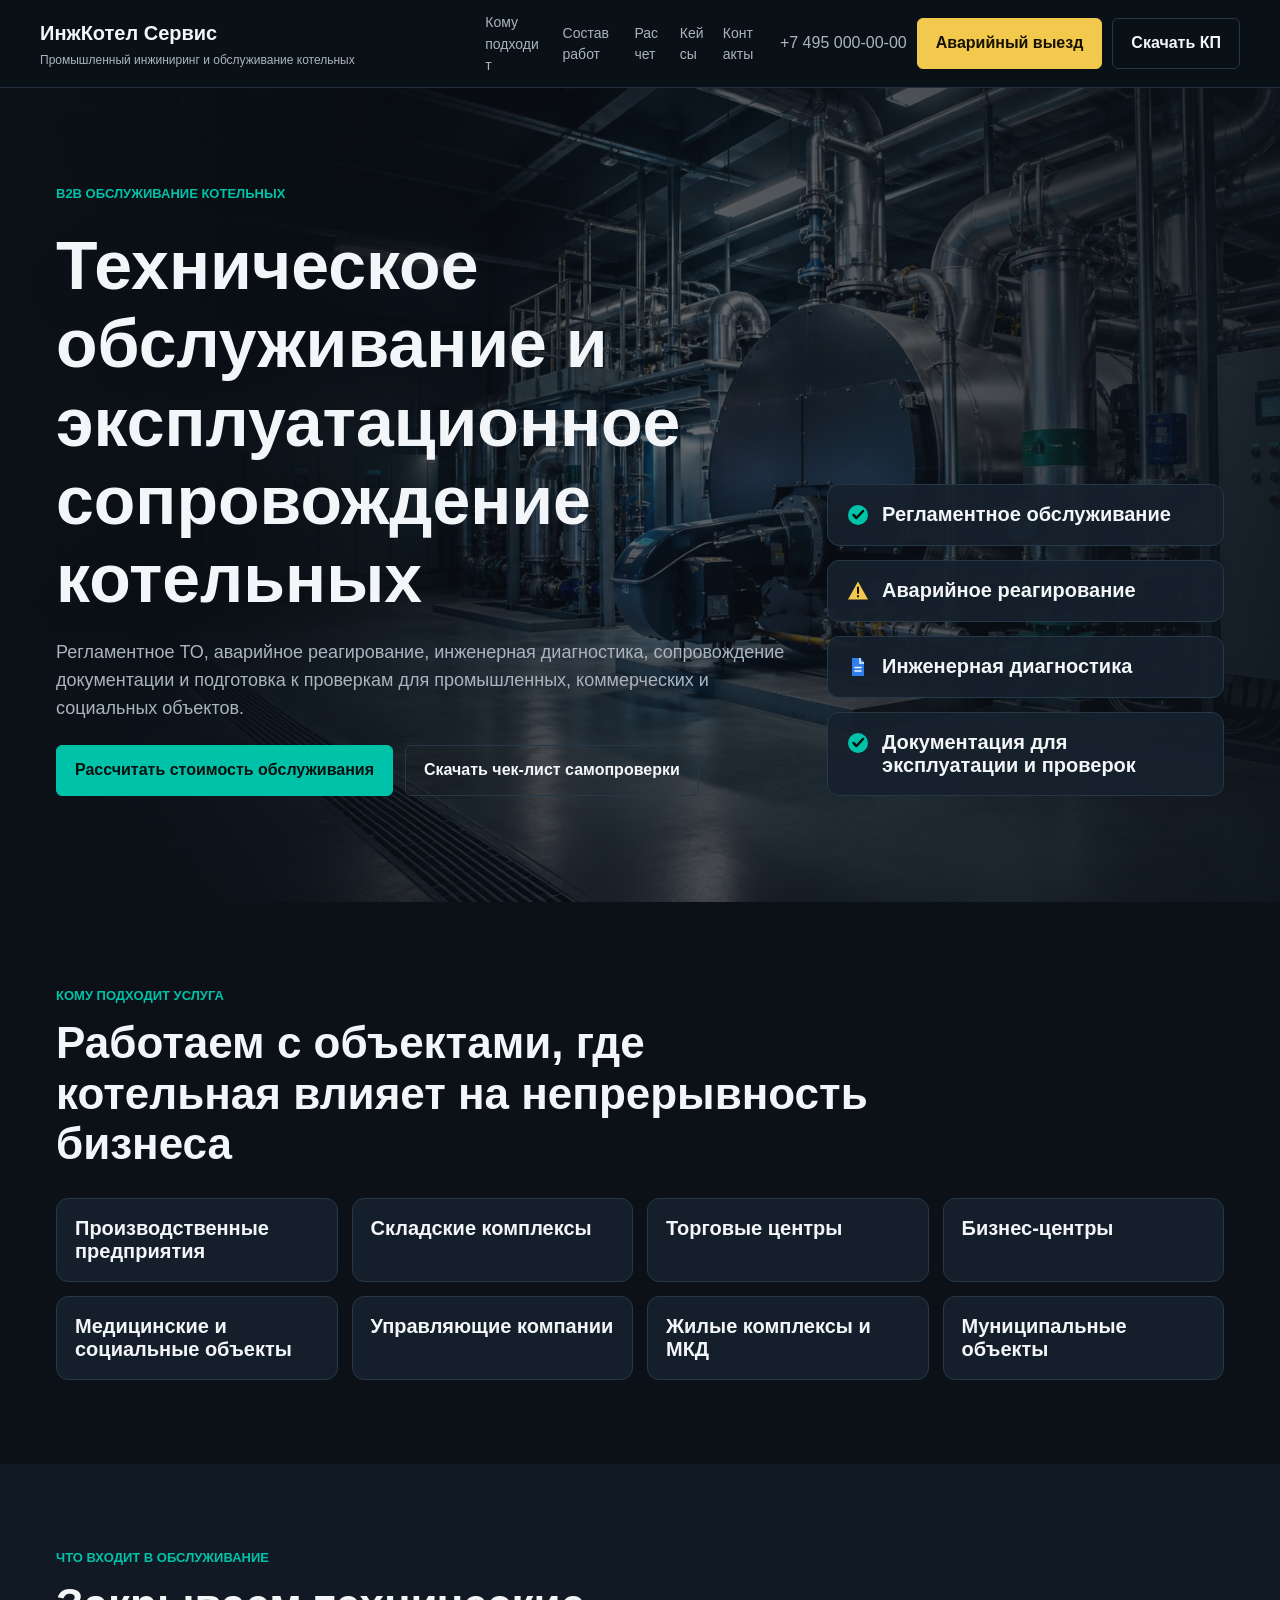
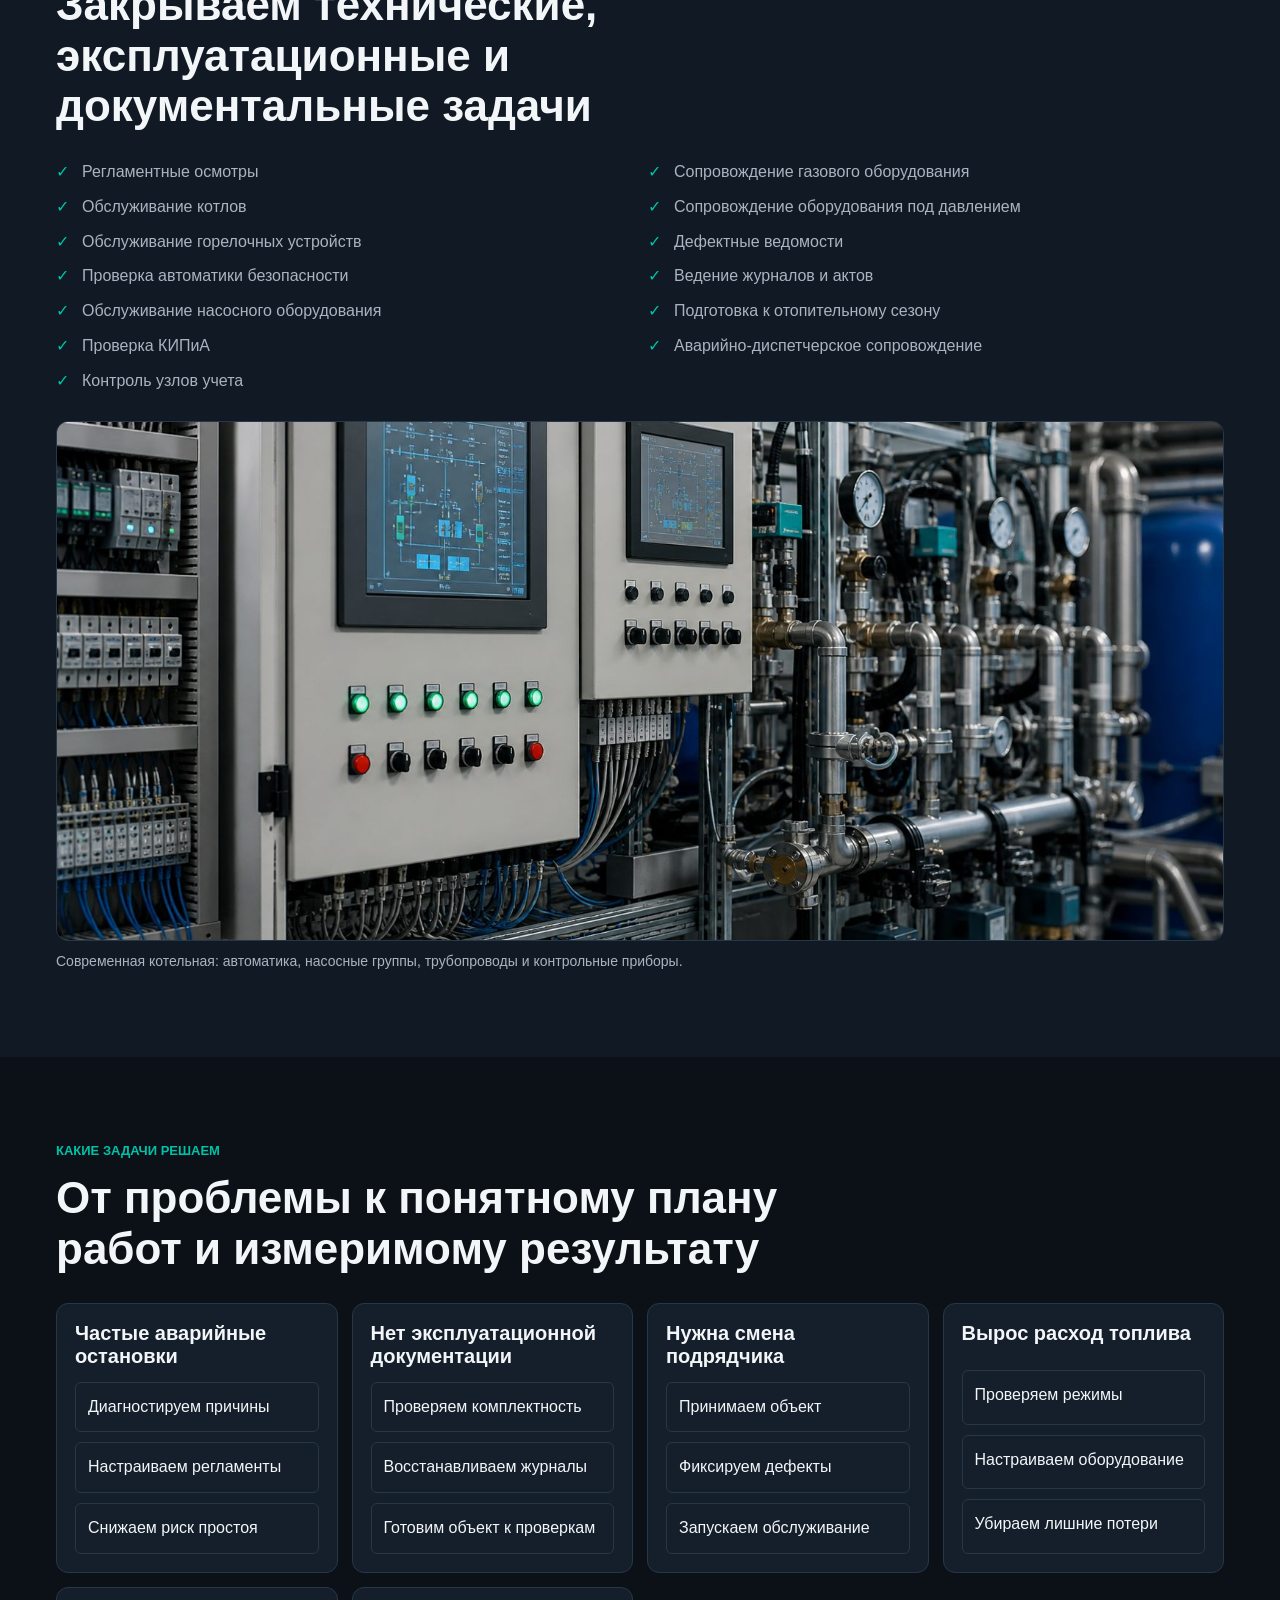
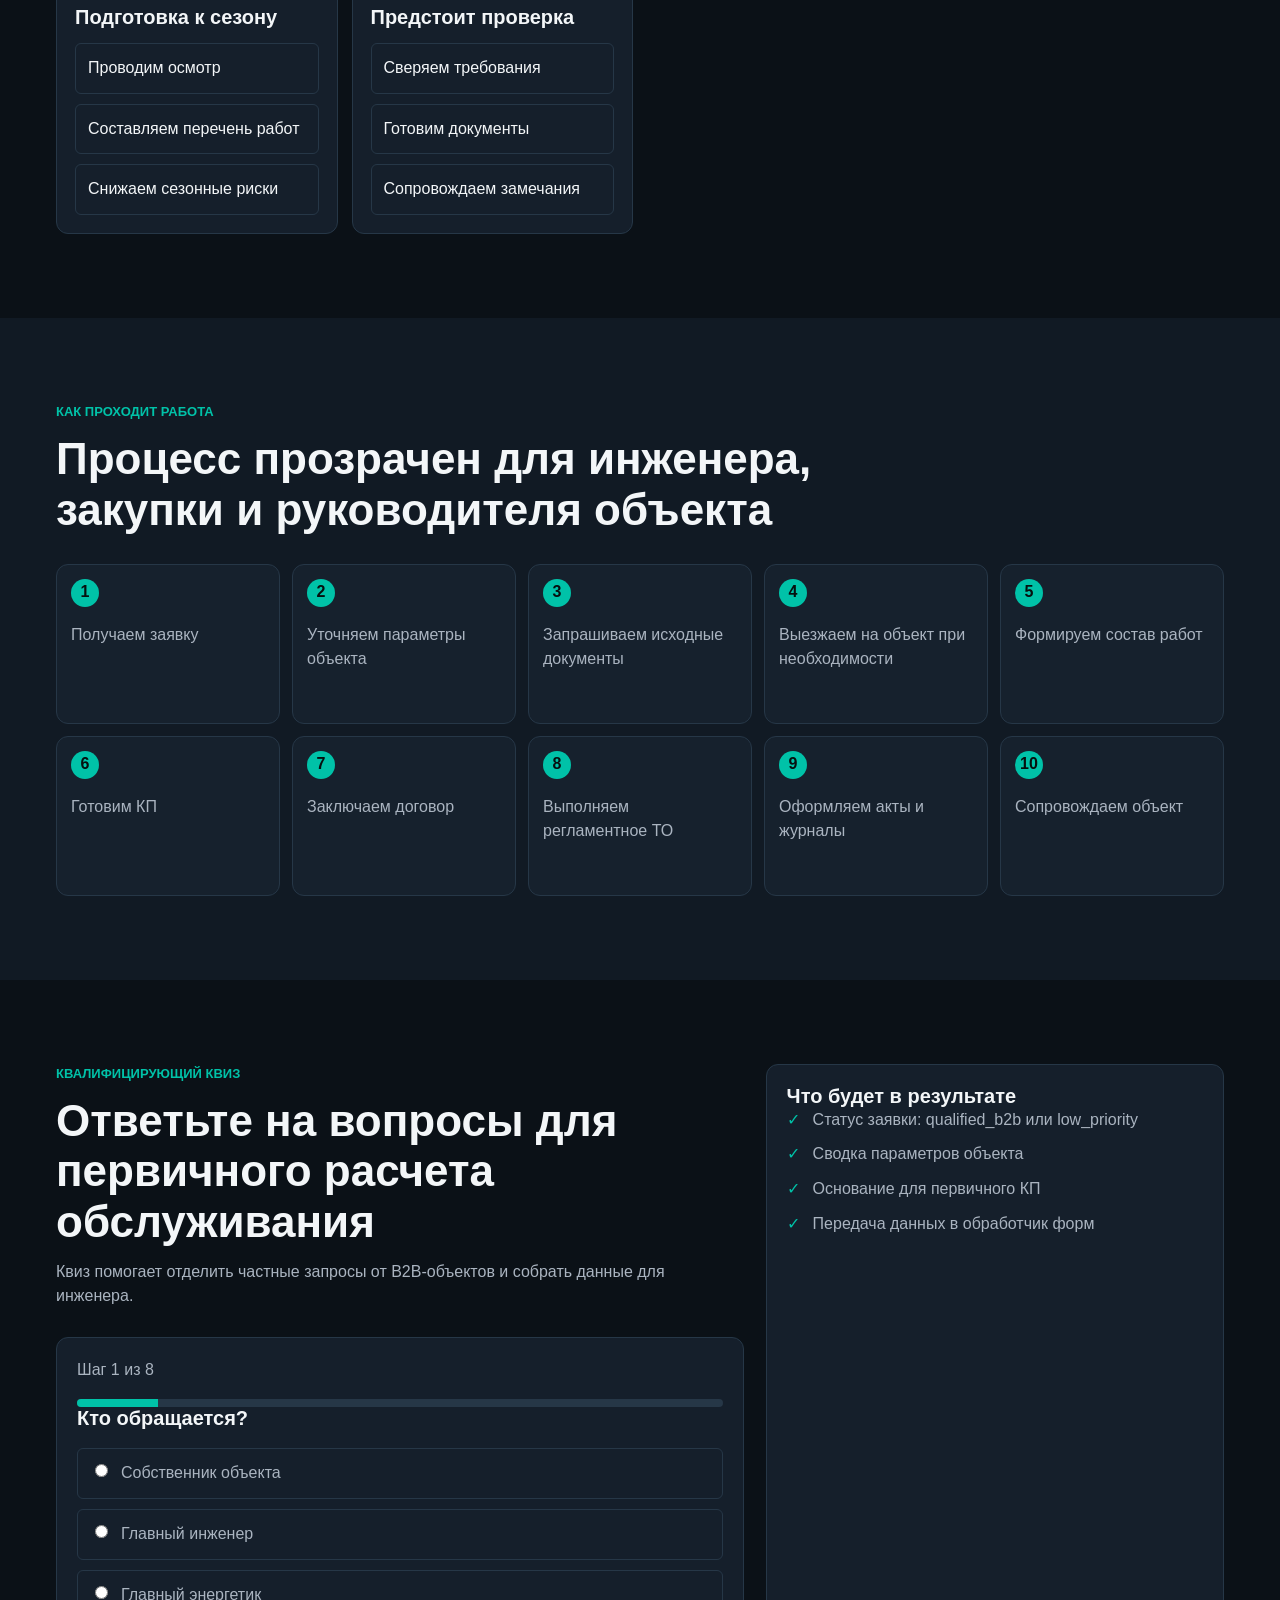
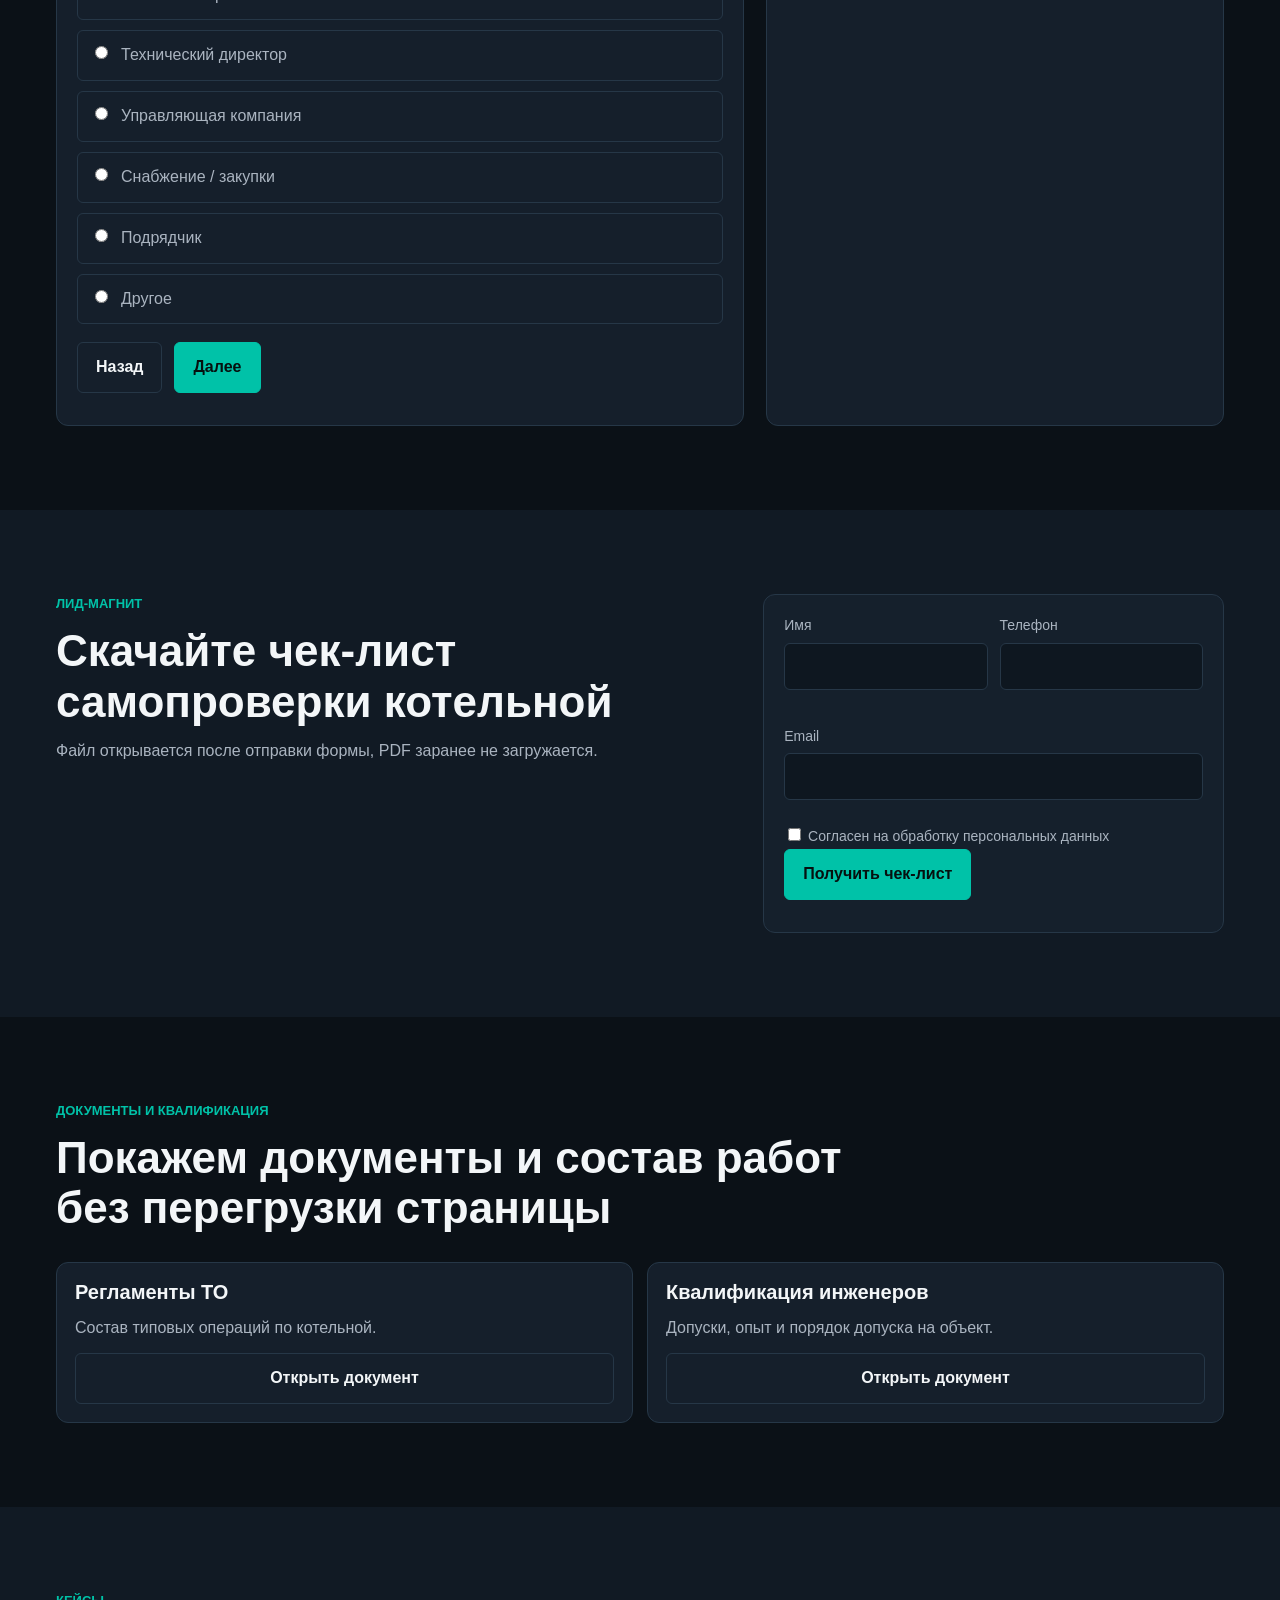
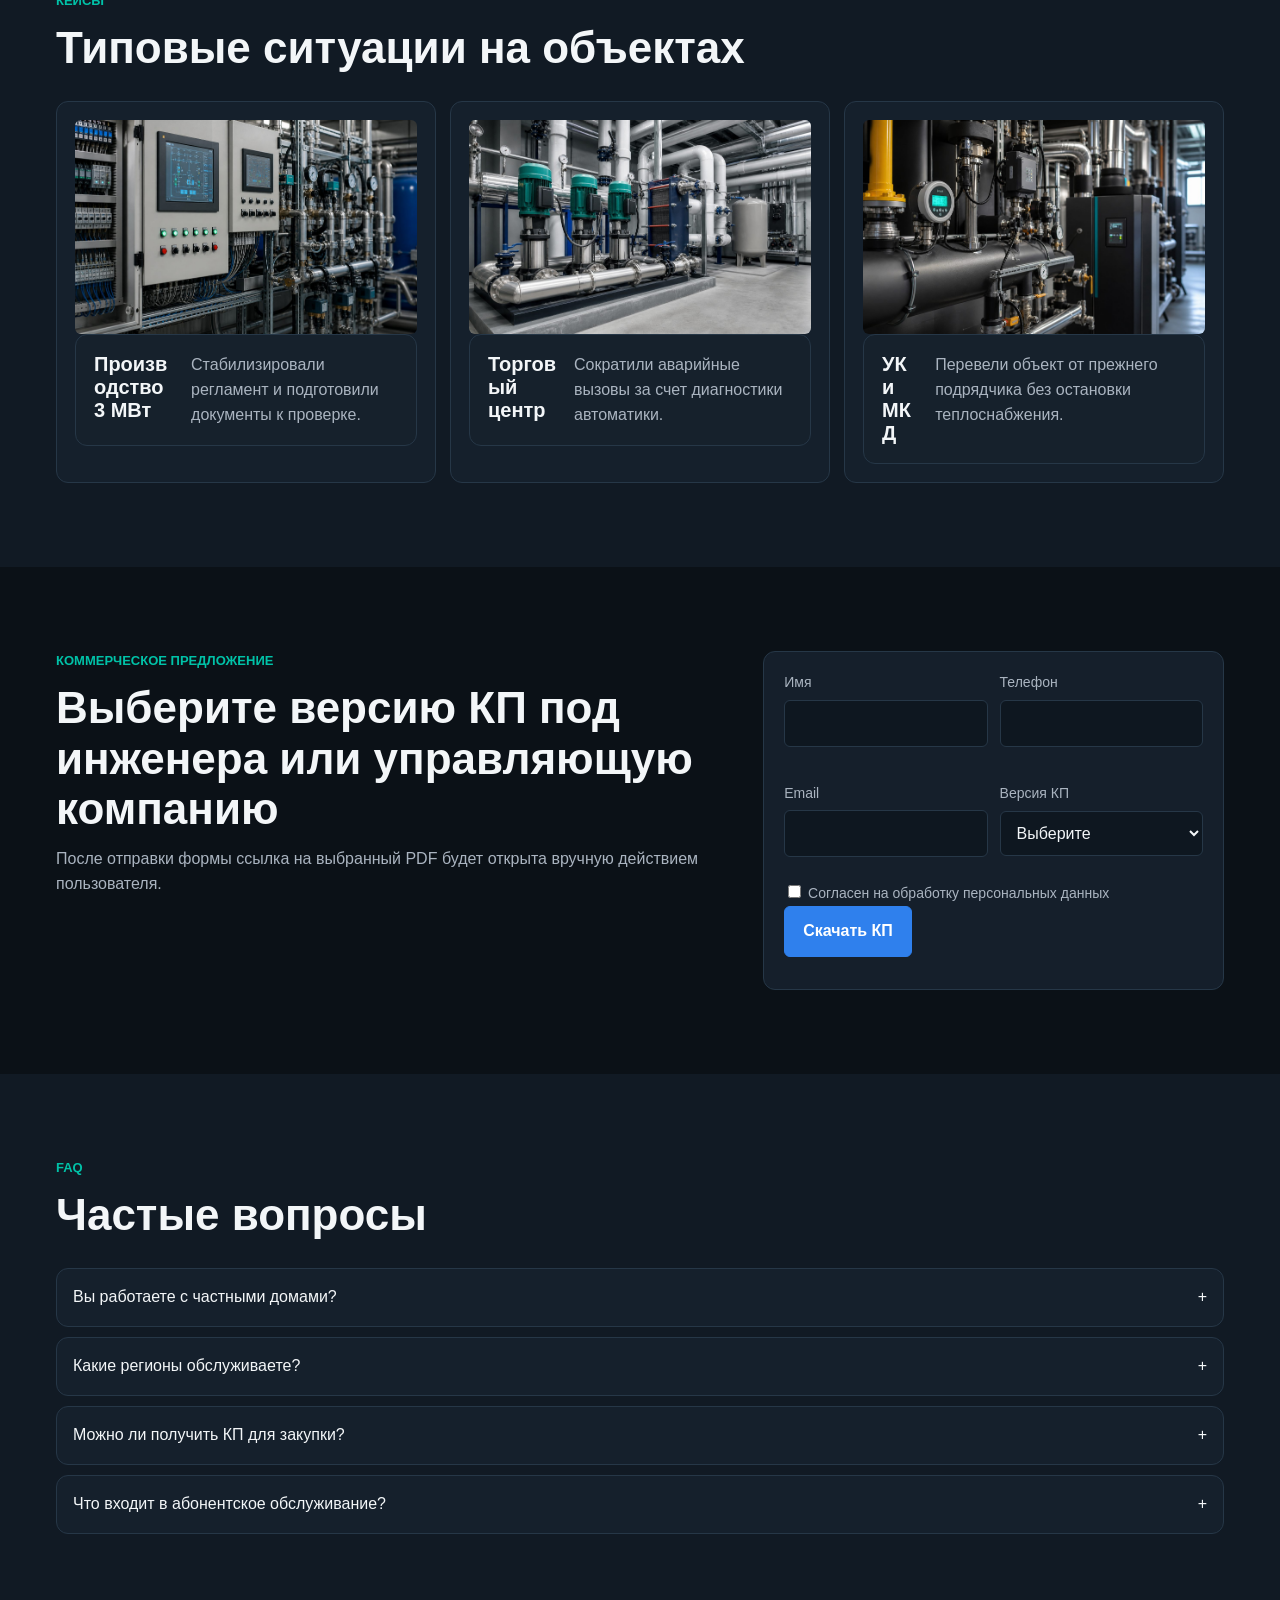
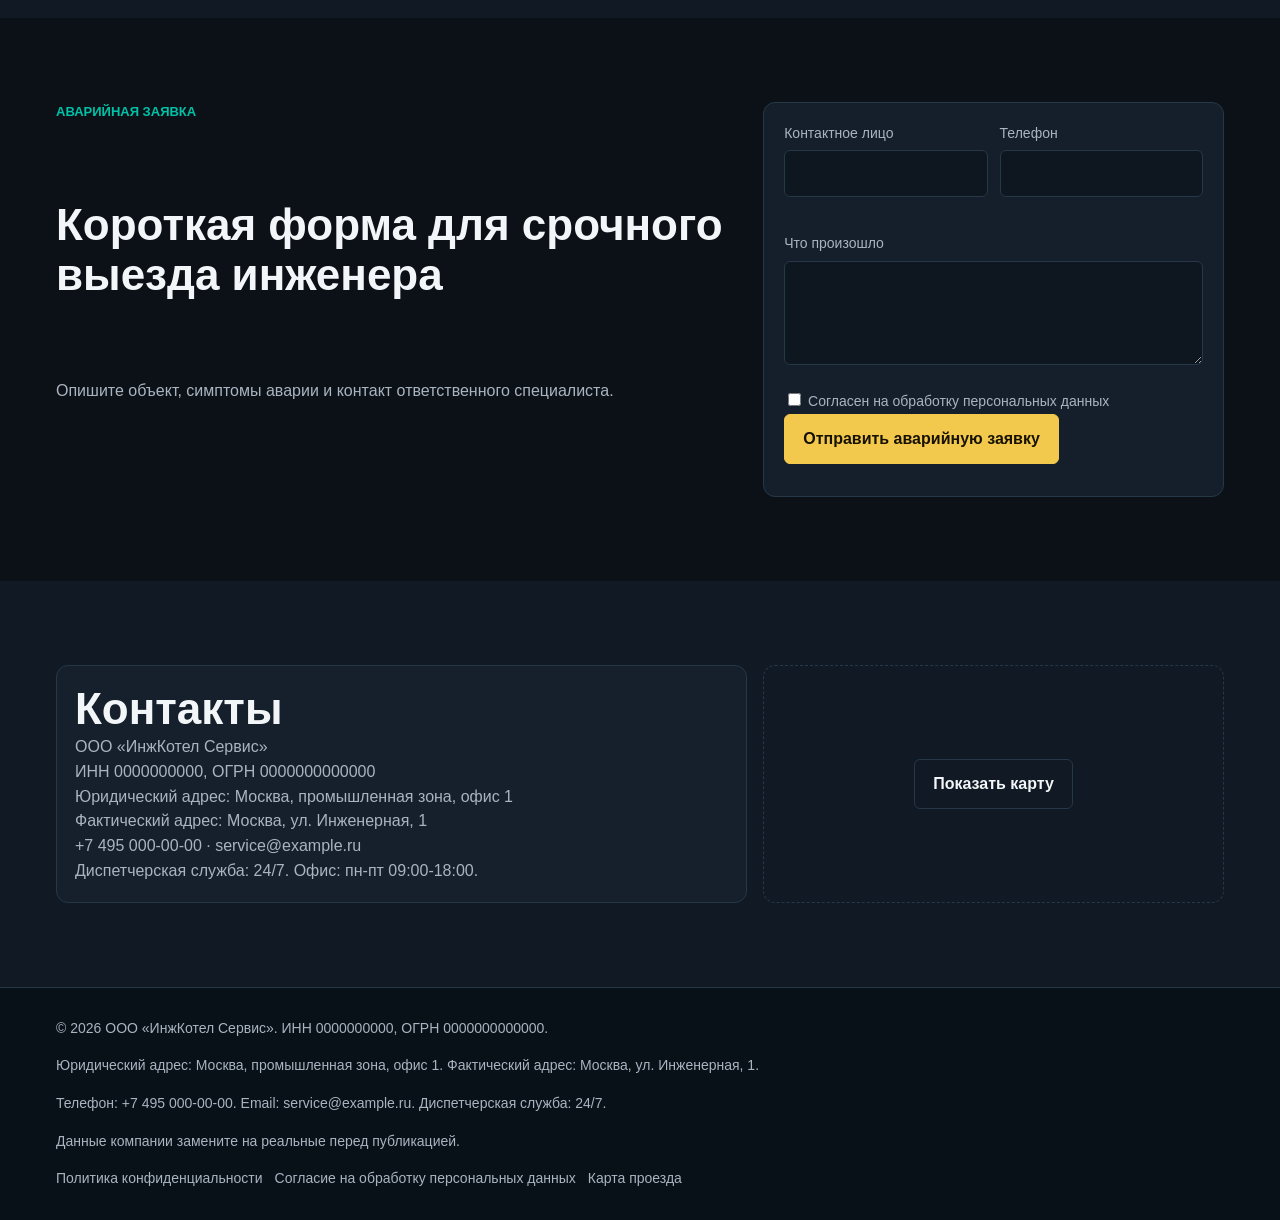
==== commit e8c285d3: "Add responsive engineering system images" ====
--- a/index.html
+++ b/index.html
@@ -8,7 +8,7 @@
     <meta property="og:type" content="website">
     <meta property="og:title" content="Техническое обслуживание котельных для юридических лиц">
     <meta property="og:description" content="B2B-сервис обслуживания котельных: ТО, аварийный выезд, диагностика, документы и подготовка к проверкам.">
-    <meta property="og:image" content="https://efanovaelal-tech.github.io/assets/images/hero-bg.webp">
+    <meta property="og:image" content="https://efanovaelal-tech.github.io/assets/images/hero-bg.jpg">
     <link rel="stylesheet" href="./css/reset.css">
     <link rel="stylesheet" href="./css/variables.css">
     <link rel="stylesheet" href="./css/style.css">
@@ -72,6 +72,7 @@
 
     <main id="main">
       <section id="hero" class="hero">
+        <img class="hero-bg-image" src="./assets/images/hero-bg.jpg" alt="" aria-hidden="true">
         <div class="container hero-grid">
           <div class="hero-copy">
             <span class="eyebrow">B2B обслуживание котельных</span>
@@ -131,6 +132,10 @@
             <li>Подготовка к отопительному сезону</li>
             <li>Аварийно-диспетчерское сопровождение</li>
           </ul>
+          <figure class="section-media">
+            <img src="./assets/images/boiler-room.jpg" alt="Технологичные инженерные системы современной котельной" loading="lazy">
+            <figcaption>Современная котельная: автоматика, насосные группы, трубопроводы и контрольные приборы.</figcaption>
+          </figure>
         </div>
       </section>
 
@@ -238,9 +243,9 @@
             <h2>Типовые ситуации на объектах</h2>
           </div>
           <div class="case-grid">
-            <article class="case-card"><img src="./assets/images/case-1.webp" alt="Котельная производственного объекта" loading="lazy"><div class="info-card"><h3>Производство 3 МВт</h3><p>Стабилизировали регламент и подготовили документы к проверке.</p></div></article>
-            <article class="case-card"><img src="./assets/images/case-2.webp" alt="Инженерный узел торгового центра" loading="lazy"><div class="info-card"><h3>Торговый центр</h3><p>Сократили аварийные вызовы за счет диагностики автоматики.</p></div></article>
-            <article class="case-card"><img src="./assets/images/case-3.webp" alt="Насосное оборудование котельной" loading="lazy"><div class="info-card"><h3>УК и МКД</h3><p>Перевели объект от прежнего подрядчика без остановки теплоснабжения.</p></div></article>
+            <article class="case-card"><img src="./assets/images/case-1.jpg" alt="Шкафы управления и датчики промышленной котельной" loading="lazy"><div class="info-card"><h3>Производство 3 МВт</h3><p>Стабилизировали регламент и подготовили документы к проверке.</p></div></article>
+            <article class="case-card"><img src="./assets/images/case-2.jpg" alt="Насосная группа и теплообменники коммерческой котельной" loading="lazy"><div class="info-card"><h3>Торговый центр</h3><p>Сократили аварийные вызовы за счет диагностики автоматики.</p></div></article>
+            <article class="case-card"><img src="./assets/images/case-3.jpg" alt="Трубопроводы, клапаны и датчики инженерной системы" loading="lazy"><div class="info-card"><h3>УК и МКД</h3><p>Перевели объект от прежнего подрядчика без остановки теплоснабжения.</p></div></article>
           </div>
         </div>
       </section>
--- a/css/style.css
+++ b/css/style.css
@@ -6,14 +6,27 @@
   line-height: 1.55;
 }
 
+h1,
+h2,
+h3,
+p,
+a,
+button,
+li {
+  overflow-wrap: anywhere;
+  word-break: break-word;
+}
+
 body.modal-open,
 body.menu-open {
   overflow: hidden;
 }
 
 .container {
-  width: min(100% - 32px, var(--container-width));
+  width: 100%;
+  max-width: var(--container-width);
   margin: 0 auto;
+  padding: 0 16px;
 }
 
 .section {
@@ -72,6 +85,8 @@
   display: inline-flex;
   align-items: center;
   justify-content: center;
+  max-width: 100%;
+  min-width: 0;
   min-height: 44px;
   padding: 12px 18px;
   border: 1px solid var(--color-border);
@@ -80,6 +95,7 @@
   color: var(--color-text);
   font-weight: 700;
   text-align: center;
+  white-space: normal;
   transition: background var(--transition), border-color var(--transition), color var(--transition);
 }
 
@@ -199,12 +215,32 @@
 
 .hero {
   position: relative;
-  min-height: calc(100vh - var(--header-height));
+  overflow: hidden;
+  min-height: auto;
   padding: 70px 0 48px;
-  background:
-    linear-gradient(90deg, rgba(11, 17, 23, 0.96), rgba(11, 17, 23, 0.66), rgba(11, 17, 23, 0.92)),
-    url("../assets/images/hero-bg.webp") center/cover no-repeat,
-    var(--color-bg-secondary);
+  background: var(--color-bg-secondary);
+}
+
+.hero::before {
+  position: absolute;
+  inset: 0;
+  z-index: 1;
+  background: linear-gradient(180deg, rgba(11, 17, 23, 0.72), rgba(11, 17, 23, 0.68), rgba(11, 17, 23, 0.90));
+  content: "";
+}
+
+.hero-bg-image {
+  position: absolute;
+  inset: 0;
+  width: 100%;
+  height: 100%;
+  object-fit: cover;
+  object-position: 62% center;
+}
+
+.hero .container {
+  position: relative;
+  z-index: 2;
 }
 
 .hero-grid {
@@ -232,6 +268,7 @@
 .doc-grid {
   display: grid;
   gap: 14px;
+  min-width: 0;
 }
 
 .info-card,
@@ -247,6 +284,7 @@
   border: 1px solid var(--color-border);
   border-radius: var(--radius-md);
   background: rgba(22, 33, 45, 0.92);
+  min-width: 0;
 }
 
 .info-card,
@@ -264,6 +302,15 @@
   align-items: flex-start;
 }
 
+.info-card > *,
+.service-card > *,
+.task-card > *,
+.doc-card > *,
+.case-card > * {
+  max-width: 100%;
+  min-width: 0;
+}
+
 .icon {
   width: 24px;
   height: 24px;
@@ -272,6 +319,25 @@
 
 .service-list {
   columns: 1;
+}
+
+.section-media {
+  margin-top: 28px;
+}
+
+.section-media img {
+  width: 100%;
+  aspect-ratio: 16 / 11;
+  max-height: 520px;
+  object-fit: cover;
+  border: 1px solid var(--color-border);
+  border-radius: var(--radius-md);
+}
+
+.section-media figcaption {
+  margin-top: 10px;
+  color: var(--color-text-muted);
+  font-size: 14px;
 }
 
 .service-list li,
--- a/css/responsive.css
+++ b/css/responsive.css
@@ -1,6 +1,66 @@
+@media (max-width: 480px) {
+  h1 {
+    font-size: 32px;
+  }
+
+  h2 {
+    font-size: 25px;
+  }
+
+  h3 {
+    font-size: 18px;
+  }
+
+  .info-card,
+  .service-card,
+  .task-card,
+  .doc-card,
+  .case-card,
+  .form-card,
+  .quiz-card,
+  .contact-card {
+    padding: 16px;
+  }
+
+  .hero-actions,
+  .form-actions,
+  .quiz-controls {
+    display: grid;
+  }
+
+  .hero-actions .button,
+  .form-actions .button,
+  .quiz-controls .button {
+    width: 100%;
+  }
+
+  .nav-link,
+  .phone-link,
+  .info-card h3,
+  .service-card h3,
+  .task-card h3,
+  .doc-card h3,
+  .case-card h3 {
+    max-width: 100%;
+    min-width: 0;
+  }
+}
+
 @media (min-width: 768px) {
   .section {
     padding: 84px 0;
+  }
+
+  .hero {
+    min-height: calc(100vh - var(--header-height));
+  }
+
+  .hero::before {
+    background: linear-gradient(90deg, rgba(11, 17, 23, 0.96), rgba(11, 17, 23, 0.60), rgba(11, 17, 23, 0.88));
+  }
+
+  .hero-bg-image {
+    object-position: center;
   }
 
   .hero-cards,
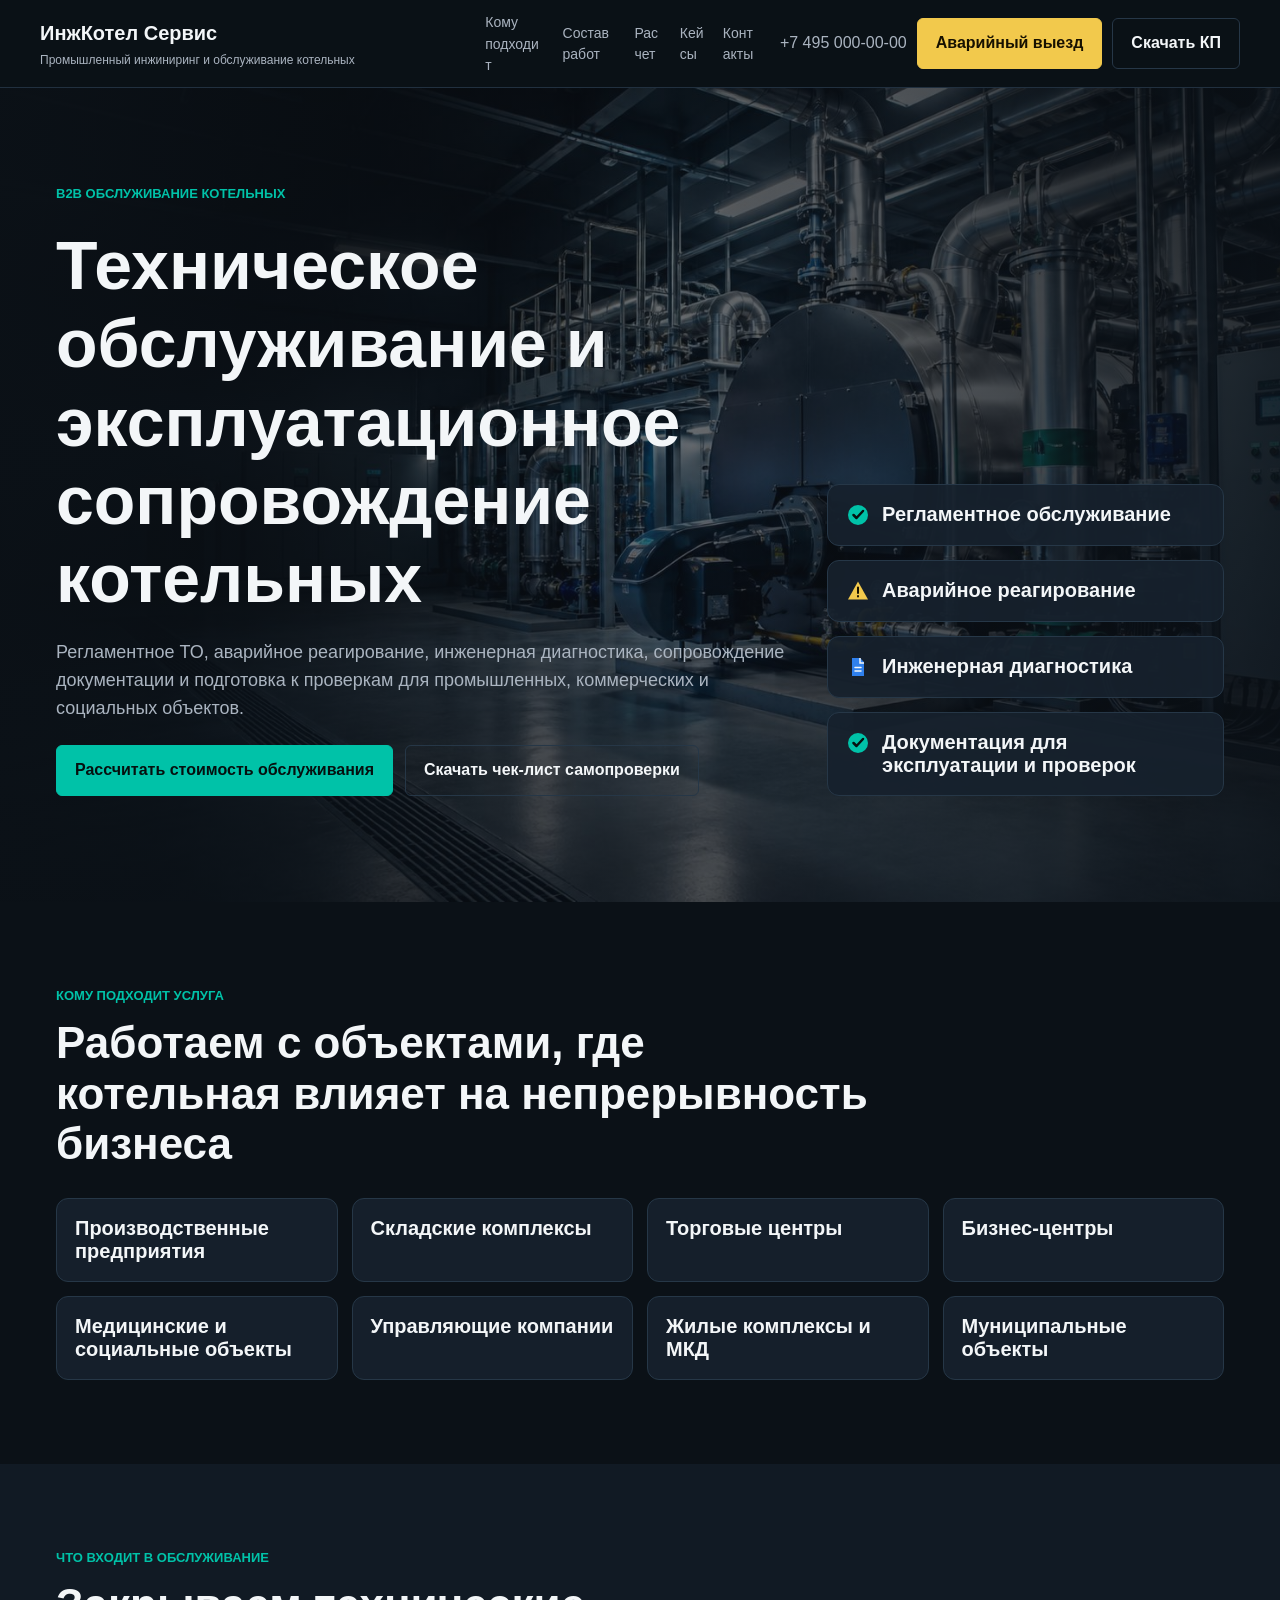
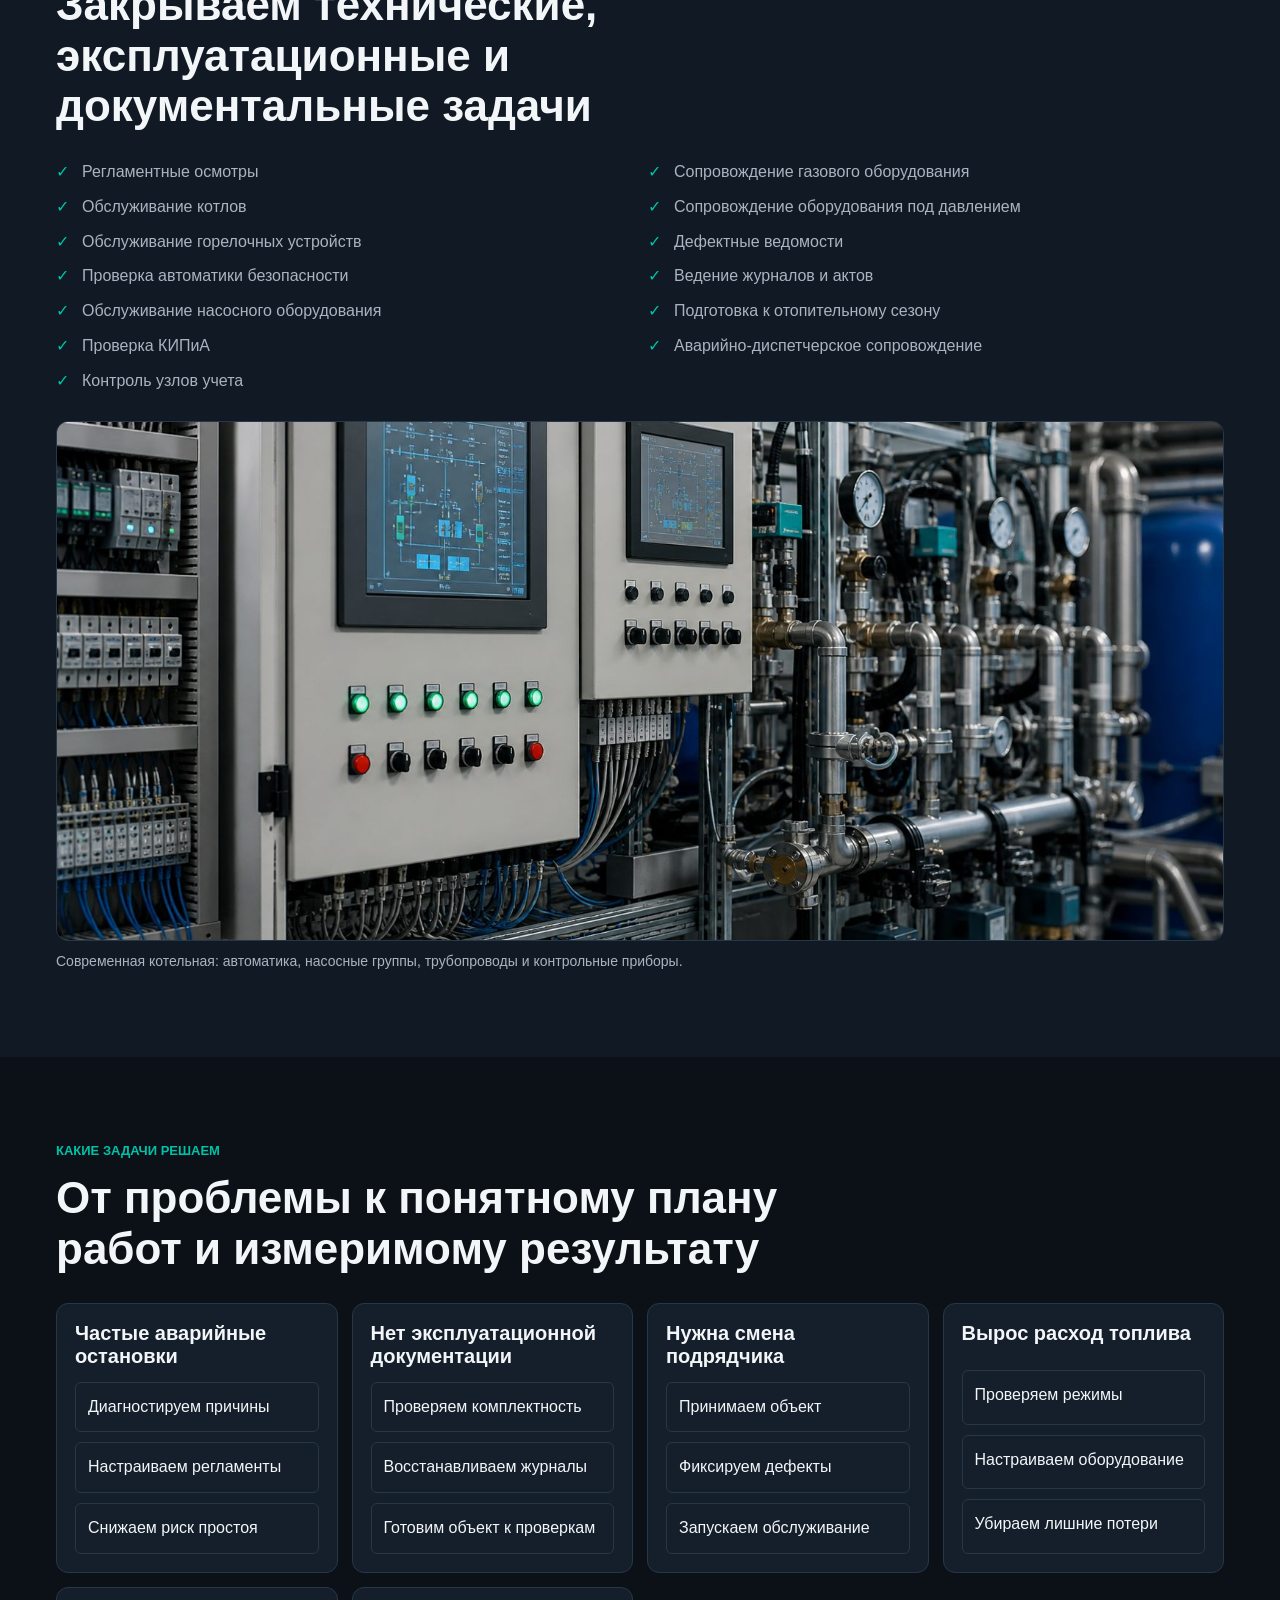
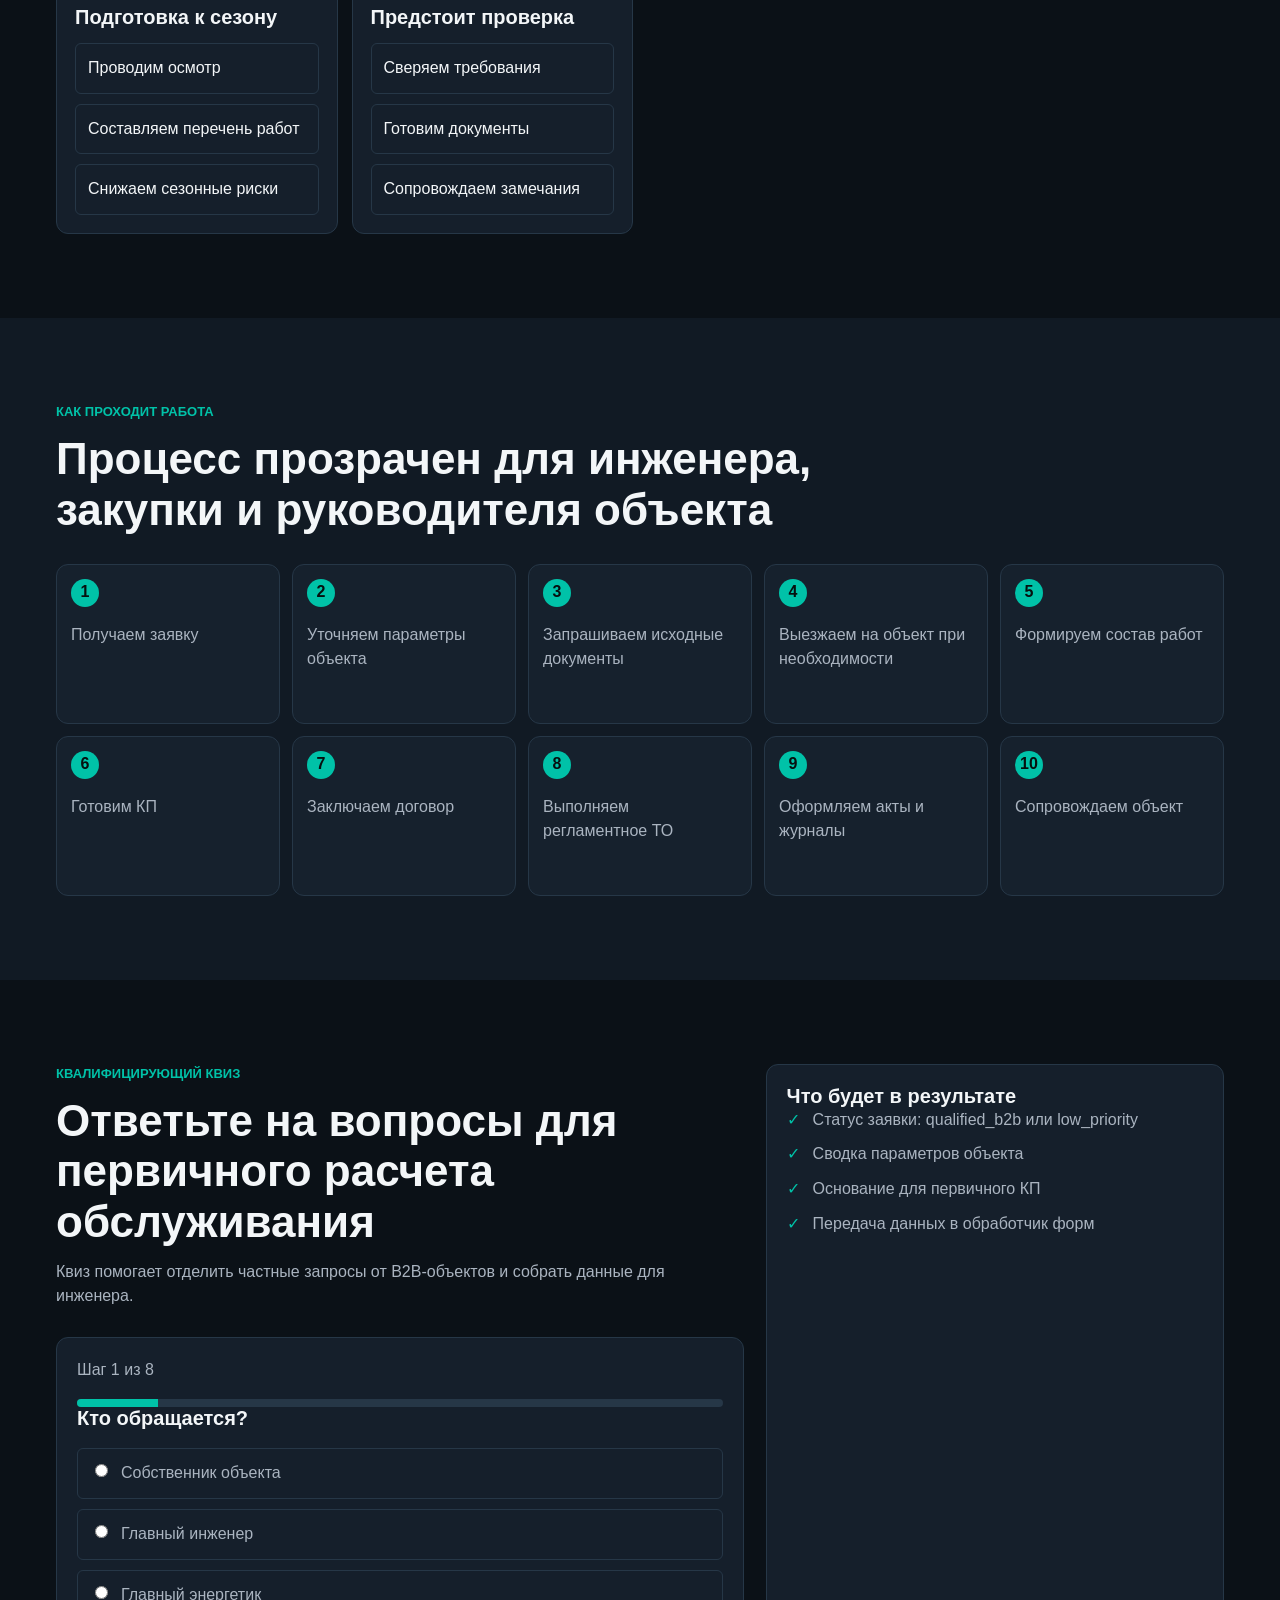
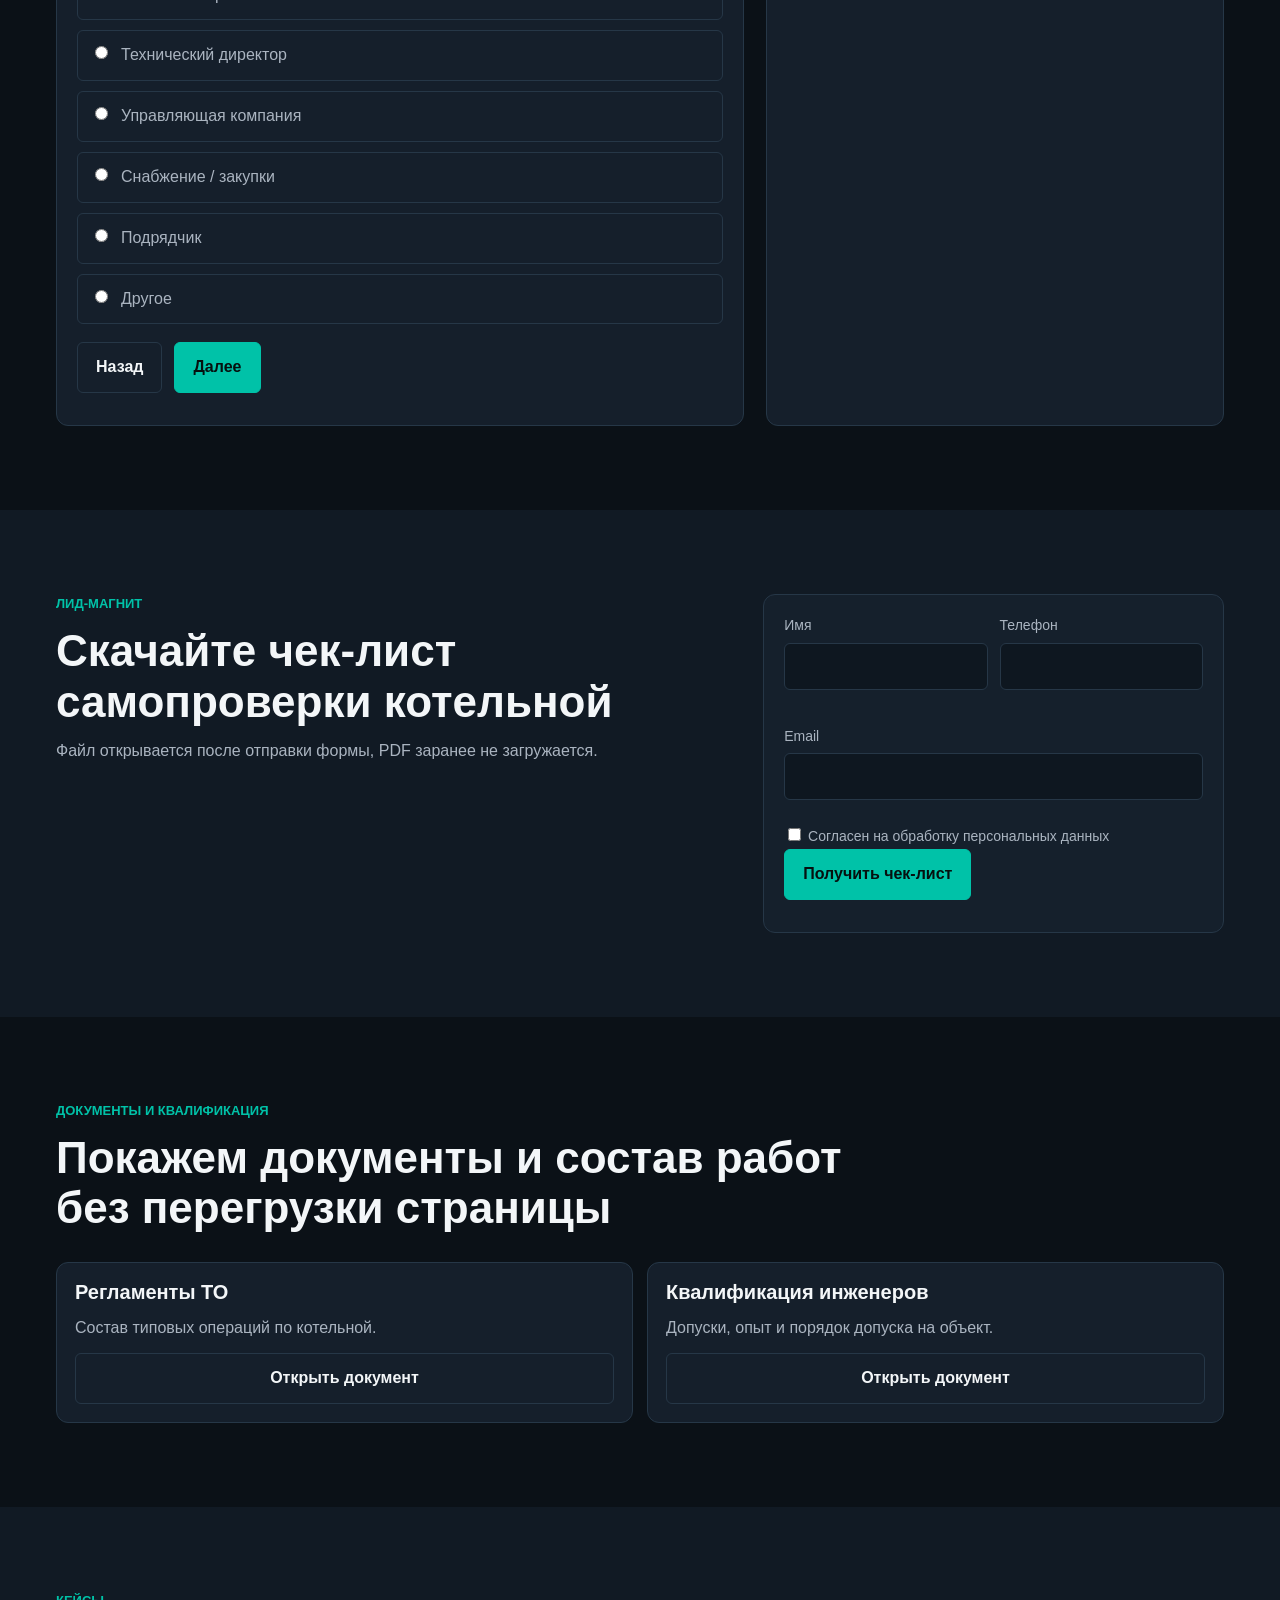
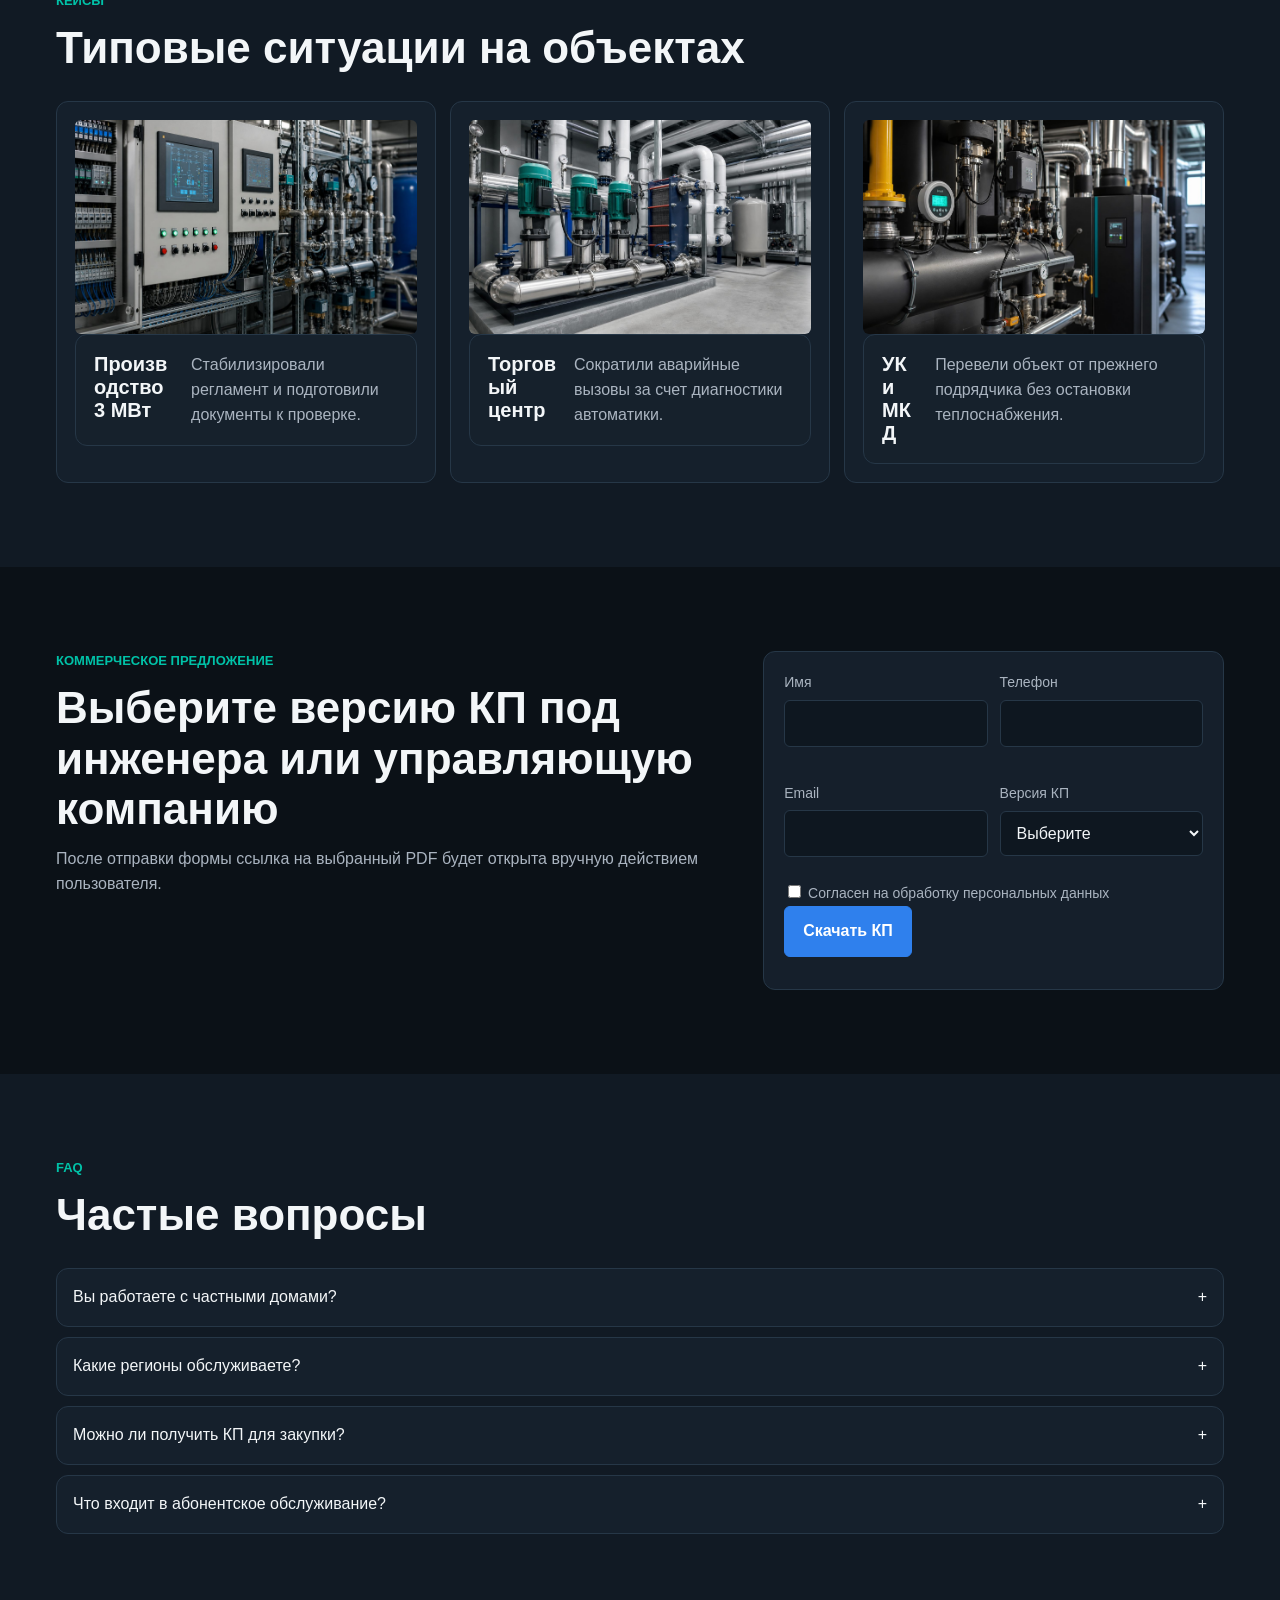
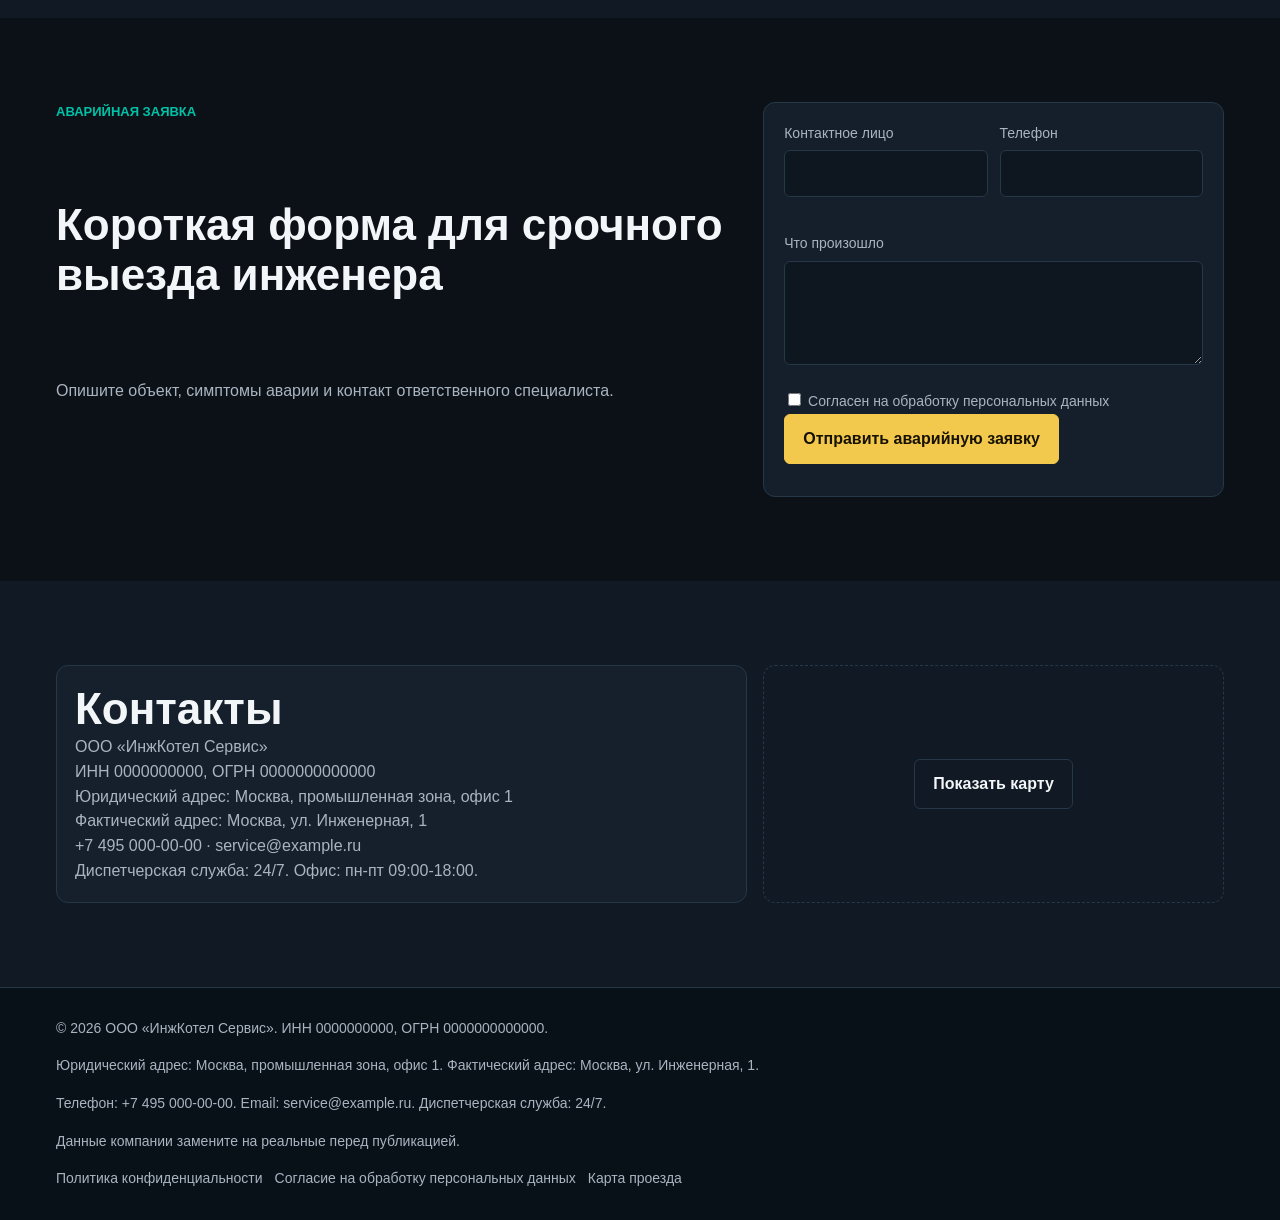
==== commit d4ba5149: "Fix hero layout after image update" ====
--- a/index.html
+++ b/index.html
@@ -9,10 +9,10 @@
     <meta property="og:title" content="Техническое обслуживание котельных для юридических лиц">
     <meta property="og:description" content="B2B-сервис обслуживания котельных: ТО, аварийный выезд, диагностика, документы и подготовка к проверкам.">
     <meta property="og:image" content="https://efanovaelal-tech.github.io/assets/images/hero-bg.jpg">
-    <link rel="stylesheet" href="./css/reset.css">
-    <link rel="stylesheet" href="./css/variables.css">
-    <link rel="stylesheet" href="./css/style.css">
-    <link rel="stylesheet" href="./css/responsive.css">
+    <link rel="stylesheet" href="./css/reset.css?v=20260604-2">
+    <link rel="stylesheet" href="./css/variables.css?v=20260604-2">
+    <link rel="stylesheet" href="./css/style.css?v=20260604-2">
+    <link rel="stylesheet" href="./css/responsive.css?v=20260604-2">
     <script type="application/ld+json">
       {
         "@context": "https://schema.org",
@@ -72,7 +72,6 @@
 
     <main id="main">
       <section id="hero" class="hero">
-        <img class="hero-bg-image" src="./assets/images/hero-bg.jpg" alt="" aria-hidden="true">
         <div class="container hero-grid">
           <div class="hero-copy">
             <span class="eyebrow">B2B обслуживание котельных</span>
--- a/css/style.css
+++ b/css/style.css
@@ -218,29 +218,15 @@
   overflow: hidden;
   min-height: auto;
   padding: 70px 0 48px;
-  background: var(--color-bg-secondary);
-}
-
-.hero::before {
-  position: absolute;
-  inset: 0;
-  z-index: 1;
-  background: linear-gradient(180deg, rgba(11, 17, 23, 0.72), rgba(11, 17, 23, 0.68), rgba(11, 17, 23, 0.90));
-  content: "";
-}
-
-.hero-bg-image {
-  position: absolute;
-  inset: 0;
-  width: 100%;
-  height: 100%;
-  object-fit: cover;
-  object-position: 62% center;
+  background:
+    linear-gradient(180deg, rgba(11, 17, 23, 0.72), rgba(11, 17, 23, 0.68), rgba(11, 17, 23, 0.90)),
+    url("../assets/images/hero-bg.jpg") 62% center / cover no-repeat,
+    var(--color-bg-secondary);
 }
 
 .hero .container {
   position: relative;
-  z-index: 2;
+  z-index: 1;
 }
 
 .hero-grid {
--- a/css/responsive.css
+++ b/css/responsive.css
@@ -53,14 +53,10 @@
 
   .hero {
     min-height: calc(100vh - var(--header-height));
-  }
-
-  .hero::before {
-    background: linear-gradient(90deg, rgba(11, 17, 23, 0.96), rgba(11, 17, 23, 0.60), rgba(11, 17, 23, 0.88));
-  }
-
-  .hero-bg-image {
-    object-position: center;
+    background:
+      linear-gradient(90deg, rgba(11, 17, 23, 0.96), rgba(11, 17, 23, 0.60), rgba(11, 17, 23, 0.88)),
+      url("../assets/images/hero-bg.jpg") center / cover no-repeat,
+      var(--color-bg-secondary);
   }
 
   .hero-cards,
